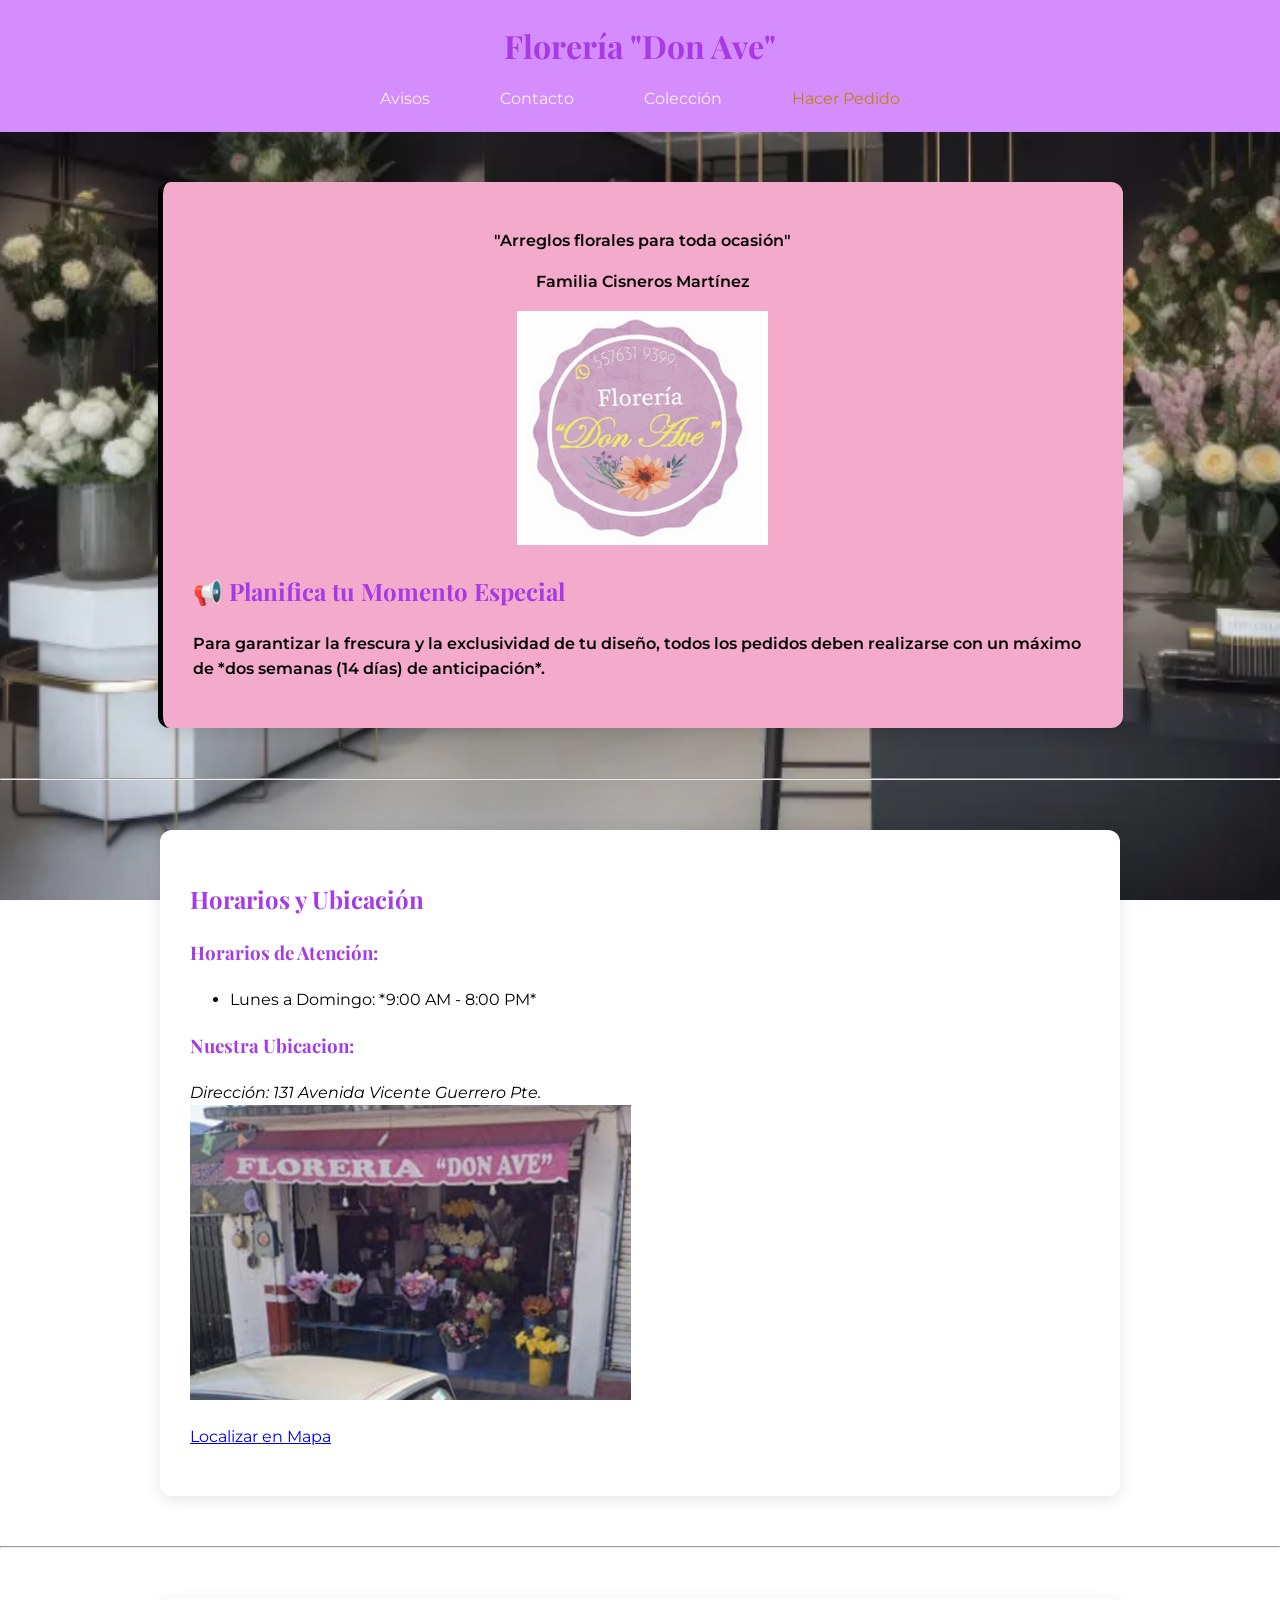
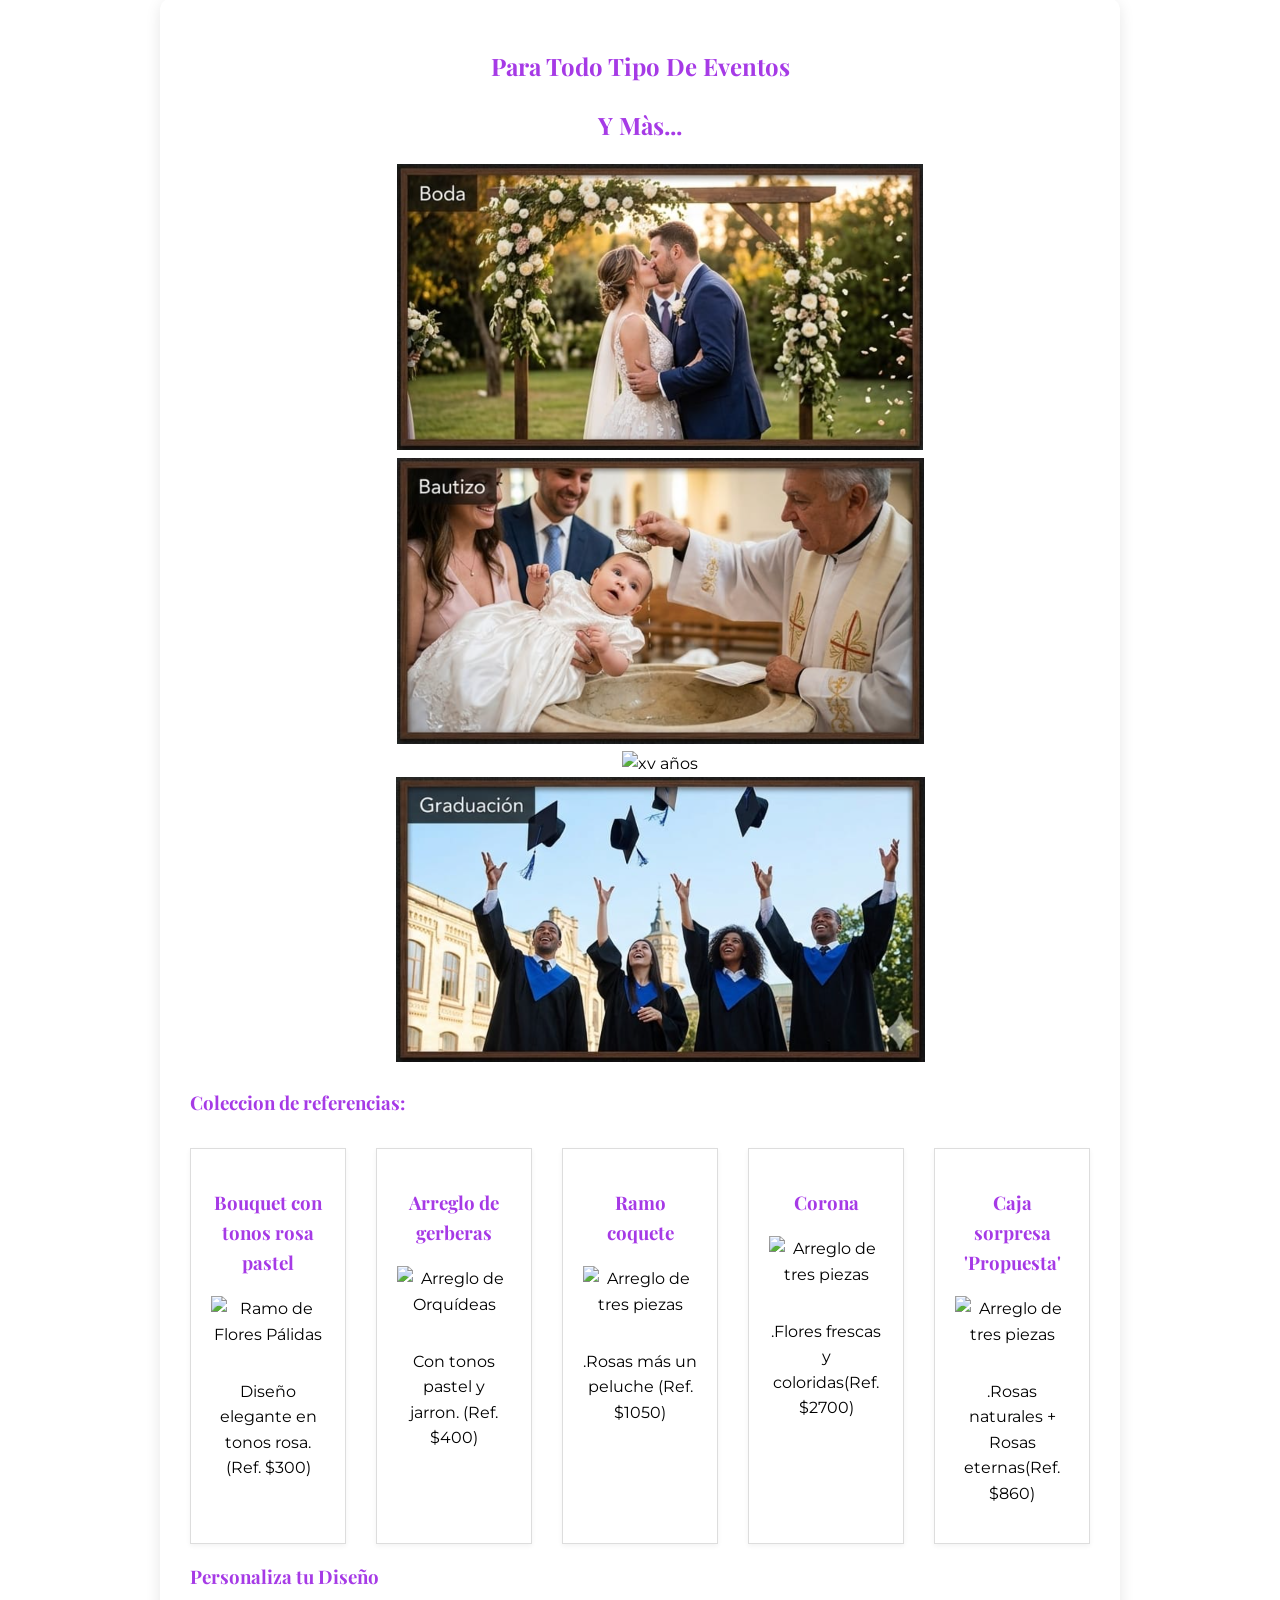
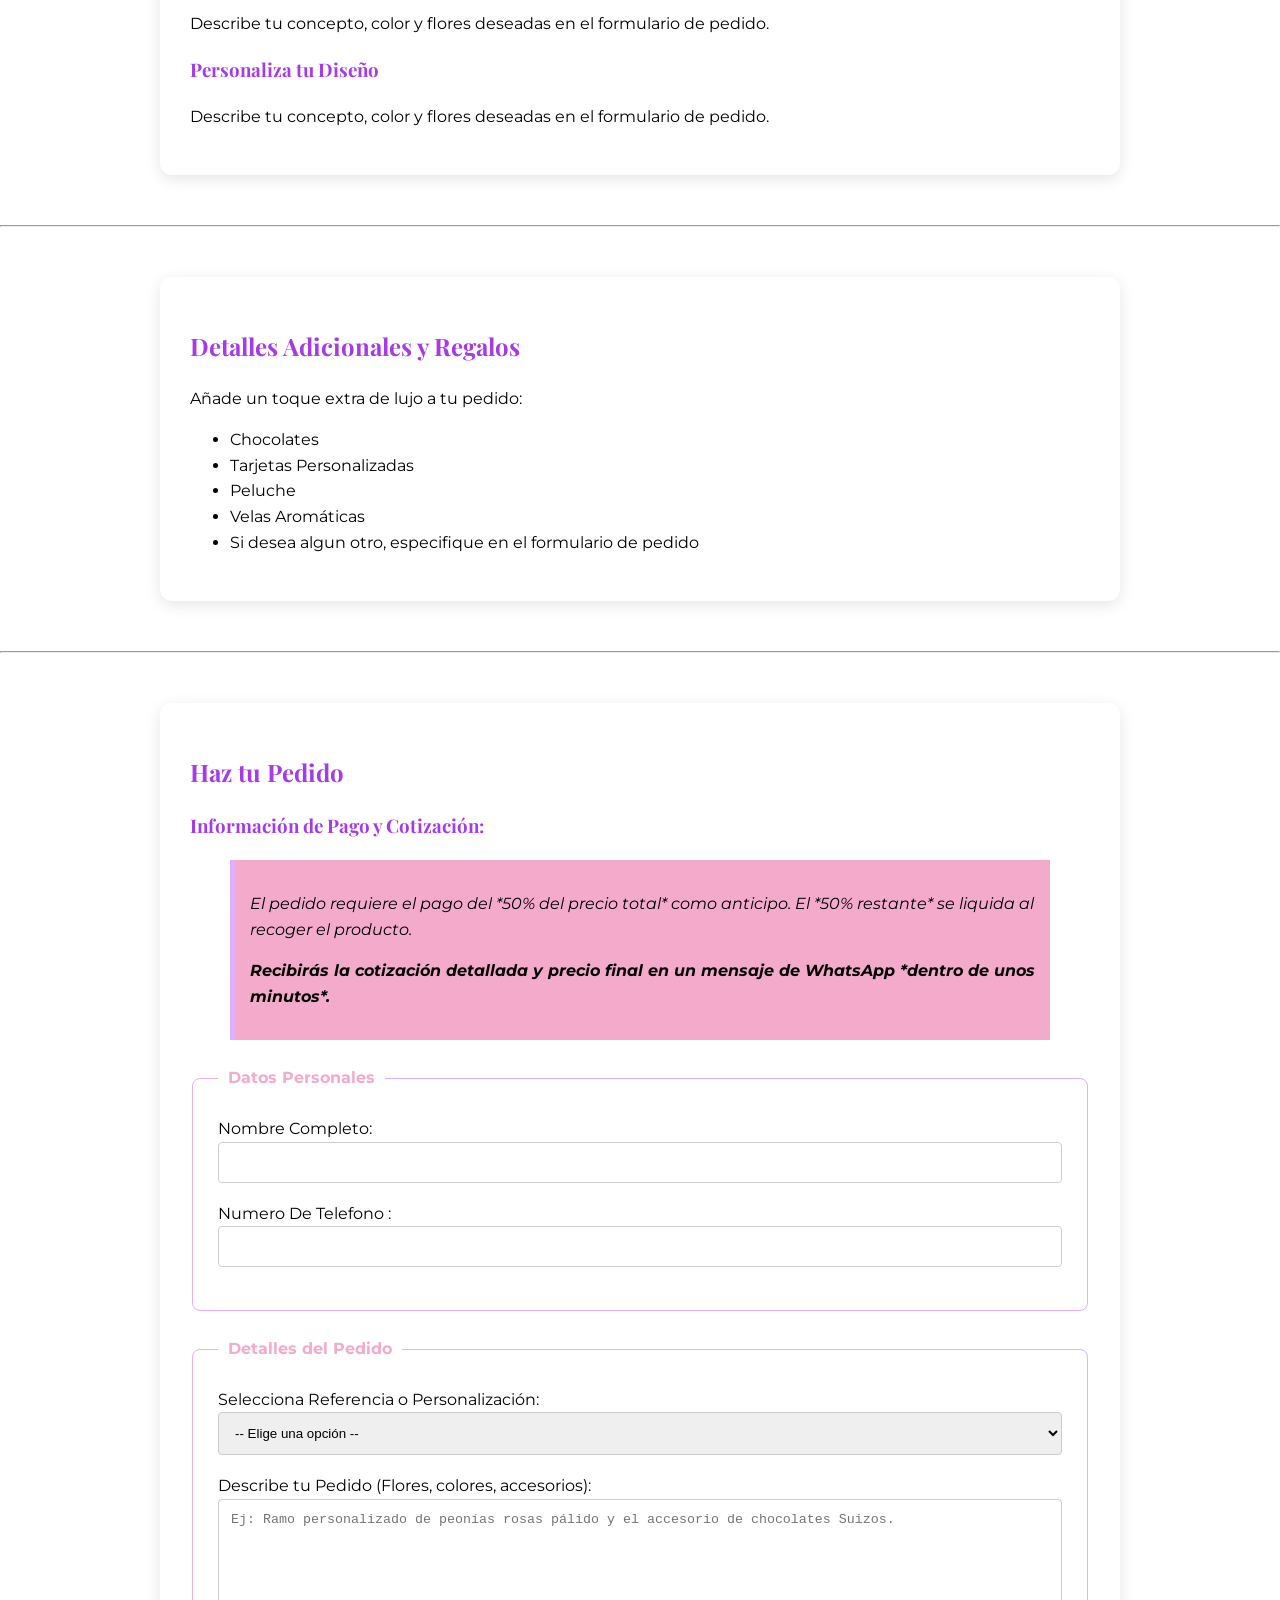
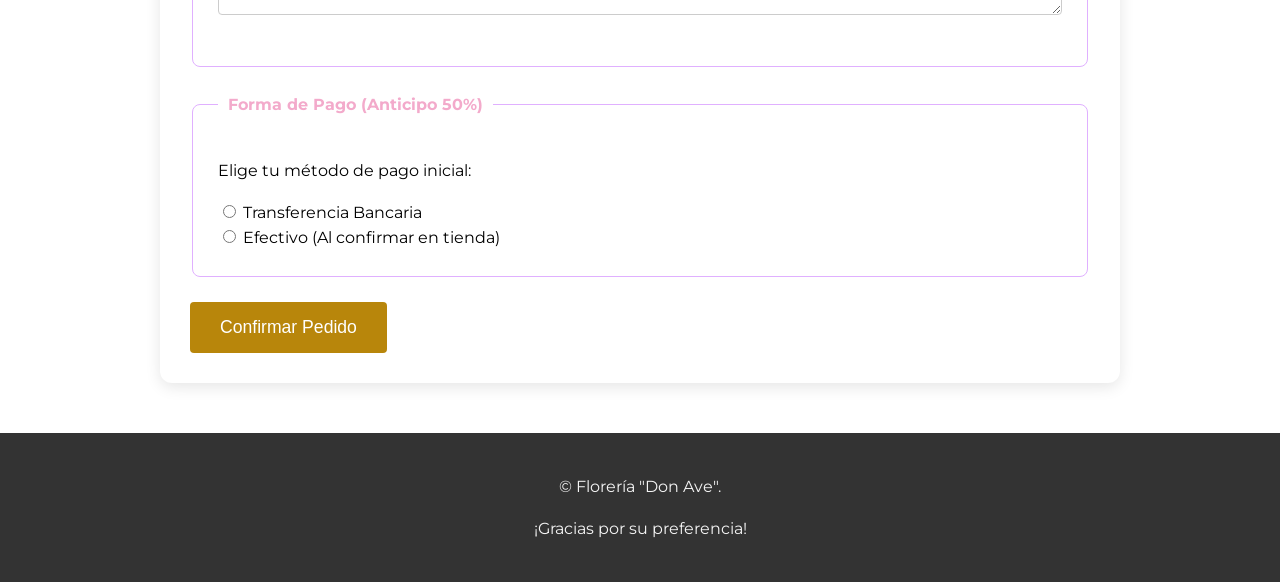
==== index.html @ abdeb4c3 "Update index.html" ====
<!DOCTYPE html>
<html lang="es">
<head>
    <meta charset="UTF-8">
    <meta name="viewport" content="width=device-width, initial-scale=1.0">
    <title>Florería "Don Ave"</title>
    <link rel="stylesheet" href="style.css">
    <link href="https://fonts.googleapis.com/css2?family=Playfair+Display:ital,wght@0,400;0,700;1,400&family=Montserrat:wght@400;600&display=swap" rel="stylesheet">
</head>
<body>

    <header>
        <h1>Florería "Don Ave"</h1>
        <nav>
            <ul>
                <li><a href="#avisos">Avisos</a></li>
                <li><a href="#info">Contacto</a></li>
                <li><a href="#ramos">Colección</a></li>
                <li><a href="#pedido" class="btn-pedido">Hacer Pedido</a></li>
            </ul>
        </nav>
    </header>

    <main>

        <section id="avisos" class="container aviso-importante">
            <center><p>"Arreglos florales para toda ocasión"</p></center>
            <center><p>Familia Cisneros Martínez</p></center>
            <center><img src="img/Logo Don Ave.PNG" alt="Nuestra Floreria" class="Boutick"></center>
            <h2>📢 Planifica tu Momento Especial</h2>
            <p>Para garantizar la frescura y la exclusividad de tu diseño, todos los pedidos deben realizarse con un máximo de *dos semanas (14 días) de anticipación*.</p>
        </section>

        <hr>
        
        <section id="info" class="container">
            <h2> Horarios y Ubicación </h2>
            <div class="info-grid">
                <div>
                    <h3>Horarios de Atención:</h3>
                    <ul>
                        <li>Lunes a Domingo: *9:00 AM - 8:00 PM*</li>
                    </ul>
                </div>
                <div>
                    <h3>Nuestra Ubicacion:</h3>
                    <address>
                        Dirección: 131 Avenida Vicente Guerrero Pte.
                    </address>
                    <img src="img/Don Ave.PNG" alt="Mapa de la Florería" class="mapa-img">
                    <p><a href="https://maps.app.goo.gl/aaMqTAimWfx4qsCb6?g_st=aw" target="_blank" class="btn-mapa">Localizar en Mapa</a></p>
                </div>
            </div>
        </section>

        <hr>

       <section id="ramos" class="container">
            <center><h2> Para Todo Tipo De Eventos</h2></center>
            <center><h2> Y Màs...</h2></center>


            <ul class="lista-temporada">

                <center><img src="img/Bodas.PNG" alt="Bodas" class="boda"></center>

                <center><img src="img/Bautizos.PNG" alt="Bautizos"></center>

                <center><img src="img/XV.PNG" alt="xv años" class="xv"></center>

                 <center><img src="img/Graduacion.PNG" alt="Graduaciones"></center>
            </ul>

            <h3>Coleccion de referencias:</h3><div class="galeria-ramos">
                
                <article class="ramo-card">
                    <h3>Bouquet con tonos rosa pastel</h3>
                    <img src="img/2.png" alt="Ramo de Flores Pálidas">
                    <p>Diseño elegante en tonos rosa. (Ref. $300)</p>
                </article>

                <article class="ramo-card">
                    <h3>Arreglo de gerberas</h3>
                    <img src="img/3.png" alt="Arreglo de Orquídeas">
                    <p>Con tonos pastel y jarron. (Ref. $400)</p>
                </article>

                <article class="ramo-card">
                    <h3>Ramo coquete</h3>
                    <img src="img/4.png" alt="Arreglo de tres piezas">
                    <p>.Rosas más un peluche (Ref. $1050)</p>
                </article>

                <article class="ramo-card">
                    <h3>Corona</h3>
                    <img src="img/5.png" alt="Arreglo de tres piezas">
                    <p>.Flores frescas y coloridas(Ref. $2700)</p>
                </article>

                <article class="ramo-card">
                    <h3>Caja sorpresa 'Propuesta'</h3>
                    <img src="img/6.png" alt="Arreglo de tres piezas">
                    <p>.Rosas naturales + Rosas eternas(Ref. $860)</p>
                </article>
            </div>

            <section>


            <div class="personalizacion-nota">
                <h3> Personaliza tu Diseño</h3>
                <p>Describe tu concepto, color y flores deseadas en el formulario de pedido.</p>
            </div>
        </section>

            <div class="personalizacion-nota">
                <h3> Personaliza tu Diseño</h3>
                <p>Describe tu concepto, color y flores deseadas en el formulario de pedido.</p>
            </div>
        </section>
        <hr>

        <section id="accesorios" class="container">
            <h2> Detalles Adicionales y Regalos</h2>
            <p>Añade un toque extra de lujo a tu pedido:</p>
            <ul>
                <li>Chocolates</li>
                <li>Tarjetas Personalizadas</li>
                <li>Peluche</li>
                <li>Velas Aromáticas</li>
                <li>Si desea algun otro, especifique en el formulario de pedido</li>
            </ul>
        </section>

        <hr>

        <section id="pedido" class="container">
            <h2> Haz tu Pedido</h2>

            <div class="pago-informacion">
                <h3>Información de Pago y Cotización:</h3>
                <blockquote class="aviso-pago">
                    <p>El pedido requiere el pago del *50% del precio total* como anticipo. El *50% restante* se liquida al recoger el producto.</p>
                    <p class="cotizacion-info">Recibirás la cotización detallada y precio final en un mensaje de WhatsApp *dentro de unos minutos*.</p>
                </blockquote>
            </div>
            
            <form id="formulario-pedido" action="procesar_pedido.php" method="POST"> 
                
                <fieldset>
                    <legend>Datos Personales</legend>
                    <label for="nombre">Nombre Completo:</label>
                    <input type="text" id="nombre" name="nombre" required>
                    
                    <label for="Telefono">Numero De Telefono :</label>
                    <input type="email" id="email" name="email" required>
                </fieldset>
                
                <fieldset>
                    <legend>Detalles del Pedido</legend>

                    <label for="tipo_pedido">Selecciona Referencia o Personalización:</label>
                    <select id="tipo_pedido" name="tipo_pedido" required>
                        <option value="">-- Elige una opción --</option>
                        <option value="Ramo Serenidad">Bouquet con tonos rosa pastel</option>
                        <option value="Arreglo 'Corazon Romantico'">Arreglo de gerberas</option>
                        <option value="Arreglo 'Mimos de Chocolate'">Ramo coquete</option>
                        <option value="Arreglo 'Capricho dulce'">Corona</option>
                        <option value="Ramo buchon">Caja sorpresa 'Propuesta'</option>
                        <option value="personalizado">Pedido Personalizado (Detallar abajo)</option>
                    </select>

                    <label for="pedido_texto">Describe tu Pedido (Flores, colores, accesorios):</label>
                    <textarea id="pedido_texto" name="pedido_texto" rows="6" required placeholder="Ej: Ramo personalizado de peonías rosas pálido y el accesorio de chocolates Suizos."></textarea>
                </fieldset>

                <fieldset>
                    <legend>Forma de Pago (Anticipo 50%)</legend>
                    <p>Elige tu método de pago inicial:</p>
                    
                    <input type="radio" id="transferencia" name="forma_pago" value="transferencia" required>
                    <label for="transferencia">Transferencia Bancaria</label>
                    <br>
                    
                    <input type="radio" id="efectivo" name="forma_pago" value="efectivo">
                    <label for="efectivo">Efectivo (Al confirmar en tienda)</label>


                    <div id="info-transferencia" style="display: none;">
                        <p> *Datos Bancarios para Transferencia*</p>
                        <p>
                            Banco: Banco Elegante<br>
                            Titular: Florería S.G..<br>
                            No. Cuenta: 9876 5432 1098 7654<br>
                            CLABE: 002123987654321099
                        </p>
                        <p class="nota-pago">⚠ Por favor, realiza la transferencia solo después de recibir la cotización por WhatsApp.</p>
                    </div>
                </fieldset>

                <button type="submit" class="btn-submit">Confirmar Pedido</button>
            </form>
        </section>

    </main>

    <footer>
        <p>&copy; Florería "Don Ave".</p>
        <p>¡Gracias por su preferencia!</p>
    </footer>

    <script src="script.js"></script>

</body>
</html>
---- style.css ----
/* Paleta de Colores:
   - Fondo/Base: ('Fondo.png')
   - Texto Principal: #333
   - Acento Principal: #8B008B (Púrpura Elegante) o #A020F0 (Morado)
   - Acento Rosa/Lila: #E0B0FF 
   - Detalle Dorado/Bronce: #B8860B 
*/
body {
    font-family: 'Montserrat', sans-serif;
    margin: 0;
    padding: 0;
    background-image: url("img/Fondo.png"); 
    background-size: cover; 
  background-attachment: fixed; 
  background-position: center center; 
  background-repeat: no-repeat; 
    color: #333;
    line-height: 1.6;
}

h1, h2, h3 {
    font-family: 'Playfair Display', serif;
    color: #a63ae6; /* Morado/Púrpura Oscuro */
    font-weight: 700;
}

/* Encabezado y Navegación (Toques de Dorado/Rosa) */
header {
    background-color: #d58cfc; /* lila */
    padding: 20px 0; 
    text-align: center;
}

h1 {
    color: negro;
    margin: 0;
}

nav ul {
    list-style: none;
    padding: 0;
    margin: 15px 0 0;
    display: flex;
    justify-content: center;
}

nav li a {
    text-decoration: none;
    color: #F5F5F5;
    margin: 0 20px;
    padding: 8px 15px;
    transition: all 0.3s;
    border-bottom: 2px solid transparent;
}

nav li a:hover, .btn-pedido {
    color: #B8860B; /* Texto Dorado */
    border-bottom: 2px solid lila; /* Línea Rosa Pálido */
}

/* Contenido Principal y Contenedor */
.container {
    max-width: 900px;
    margin: 50px auto;
    padding: 30px;
    background-color: white;
    box-shadow: 0 4px 15px rgba(0, 0, 0, 0.1);
    border-radius: 12px;
}

/* Estilo para el Aviso Importante */
.aviso-importante {
    background-color: #f3aacb; /* Rosa muy pálido */
    border-left: 5px solid ; #E0B0FF 
    padding: 15px 20px;
    font-weight: 600;
}

/* Estilos de Ramos */
.galeria-ramos {
    display: flex;
    justify-content: space-around;
    gap: 30px;
    margin-top: 30px;
}

.ramo-card {
    border: 1px solid #ddd;
    padding: 20px;
    text-align: center;
    width: 45%;
    box-shadow: 0 2px 5px rgba(0, 0, 0, 0.05);
}

.ramo-card img {
    width: 100%;
    max-height: 200px;
    object-fit: cover;
    margin-bottom: 15px;
}

/* Formulario */
#formulario-pedido input:not([type="radio"]),
#formulario-pedido select,
#formulario-pedido textarea {
    width: 100%;
    padding: 12px;
    margin-bottom: 18px;
    border: 1px solid #ccc;
    box-sizing: border-box; 
    border-radius: 4px;
}

fieldset {
    border: 1px solid #E0B0FF; /* Rosa Pálido */
    padding: 25px;
    margin-bottom: 25px;
    border-radius: 8px;
}

legend {
    color: #f3aacb;
    font-weight: bold;
    padding: 0 10px;
}

.btn-submit {
    background-color: #B8860B; /* Dorado */
    color: white;
    border: none;
    padding: 15px 30px;
    font-size: 1.1em;
    cursor: pointer;
    border-radius: 4px;
    transition: background-color 0.3s;
}

.btn-submit:hover {
    background-color: #DAA520; /* Dorado más brillante */
}

/* Aviso de Pago 50/50 */
.aviso-pago {
    border-left: 5px solid #E0B0FF; 
    padding: 15px;
    background-color: #f3aacb; 
    margin-bottom: 25px;
    font-style: italic;
}
.cotizacion-info {
    font-weight: bold;
    color: ##f3aacb;
}

/* Estilo para la información bancaria dinámica */
#info-transferencia {
    margin-top: 20px;
    padding: 15px;
    border: 1px dashed #B8860B; /* Borde Dorado */
    background-color: #FFFACD; /* Color Limón Pálido para resaltar */
}

/* Pie de página */
footer {
    text-align: center;
    padding: 25px;
    background-color: #333;
    color: #F5F5F5;
    margin-top: 50px;
}
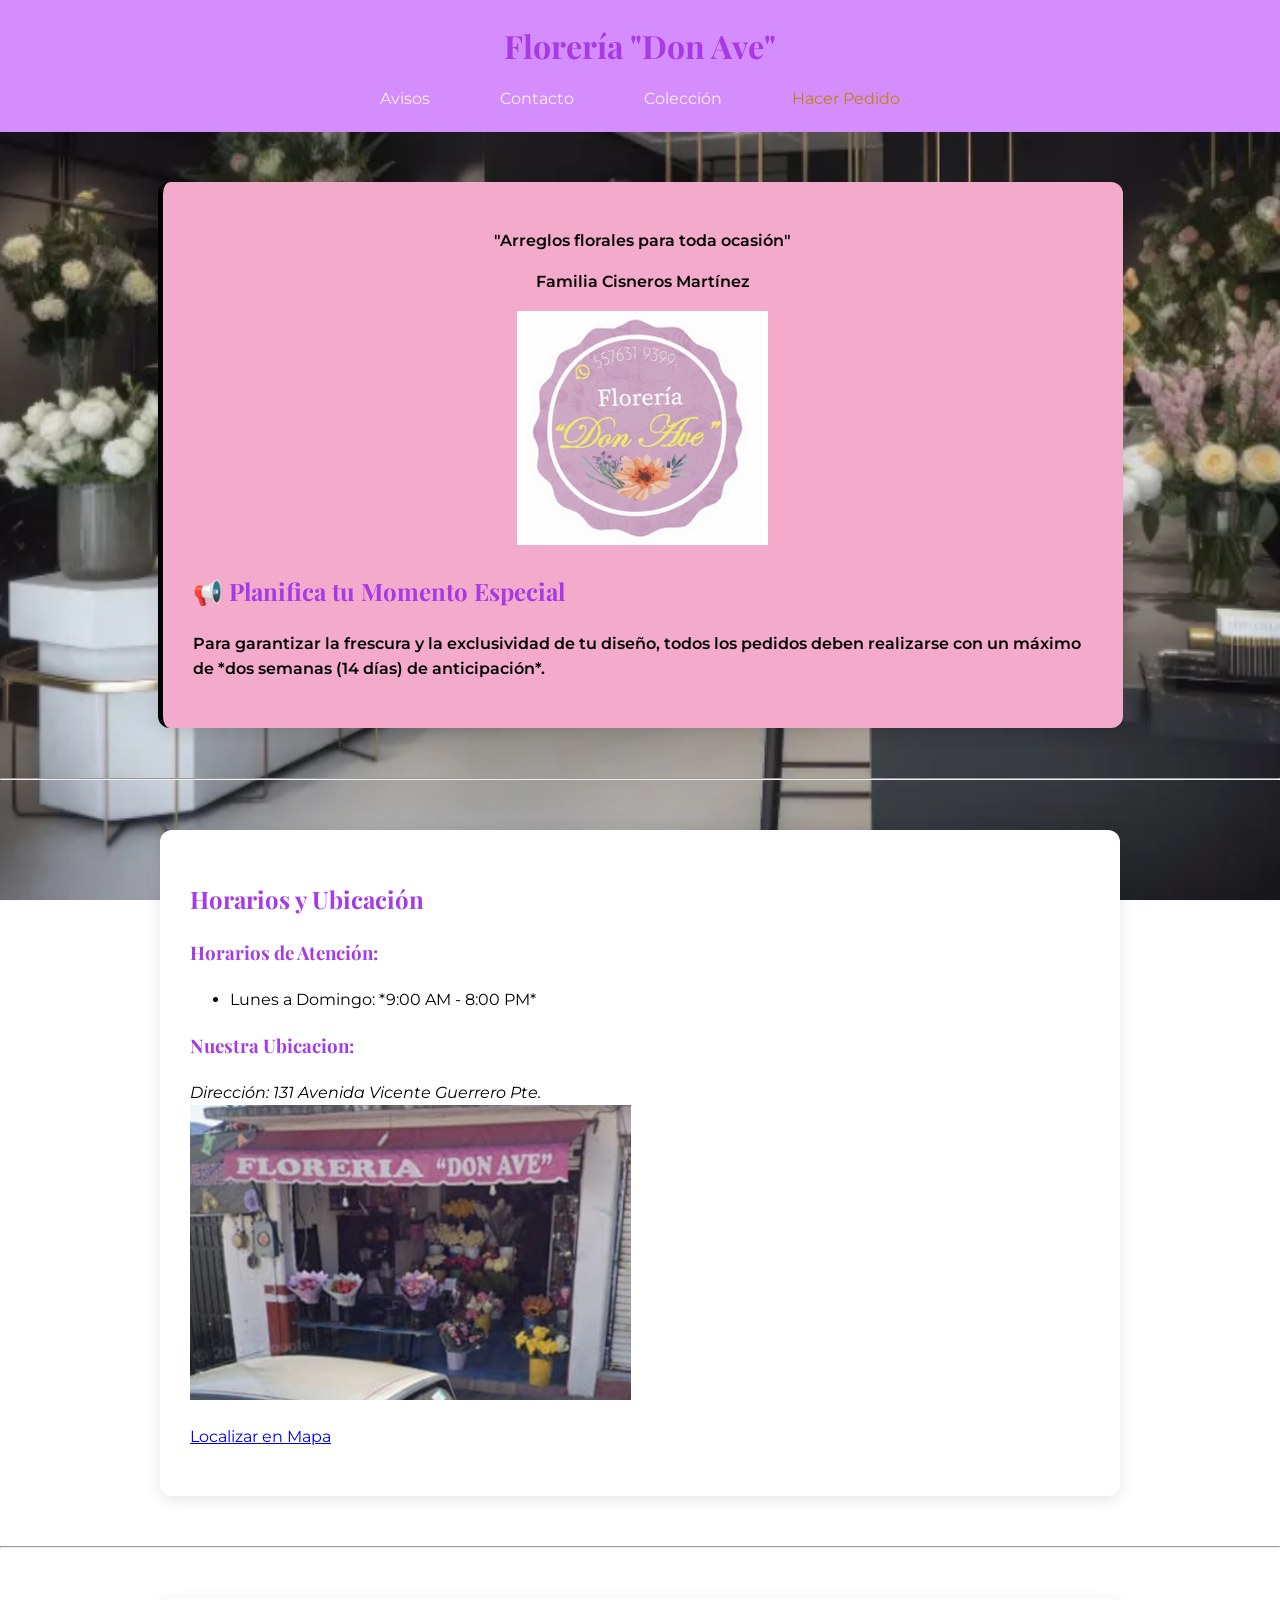
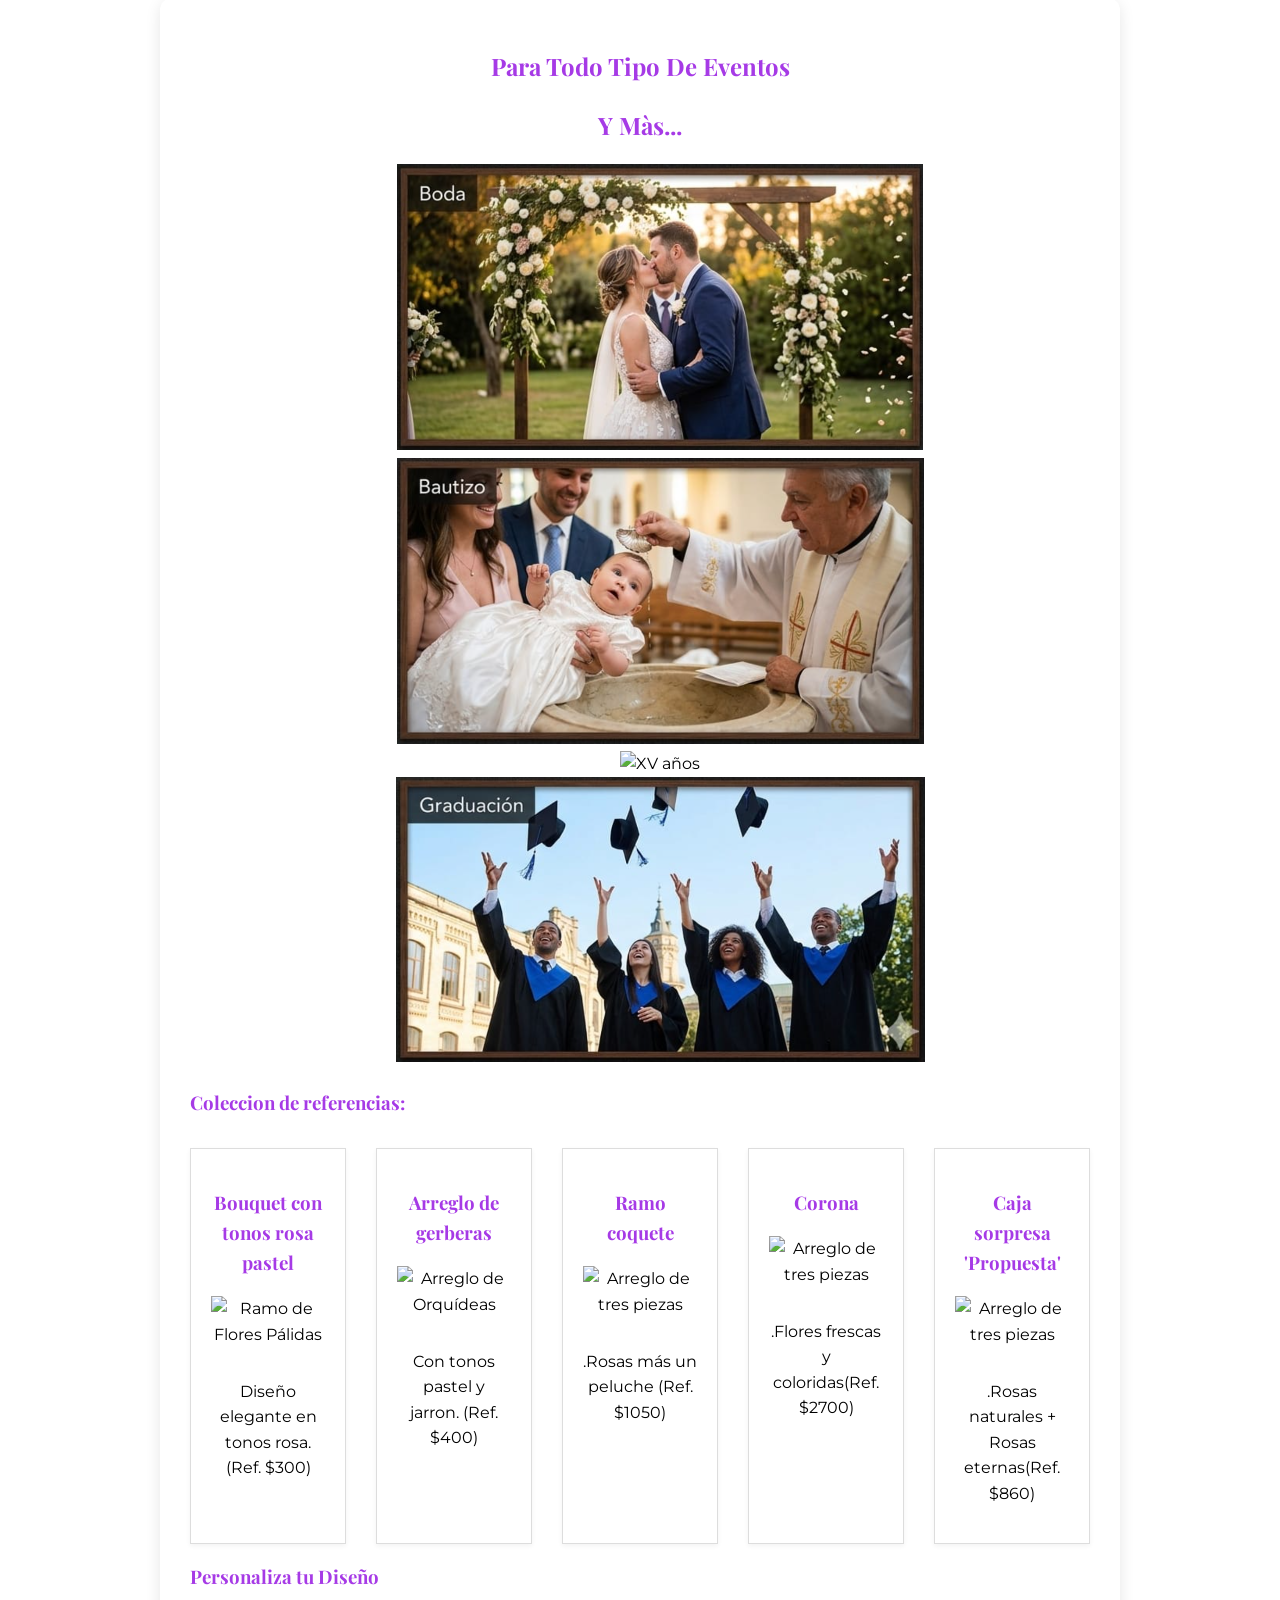
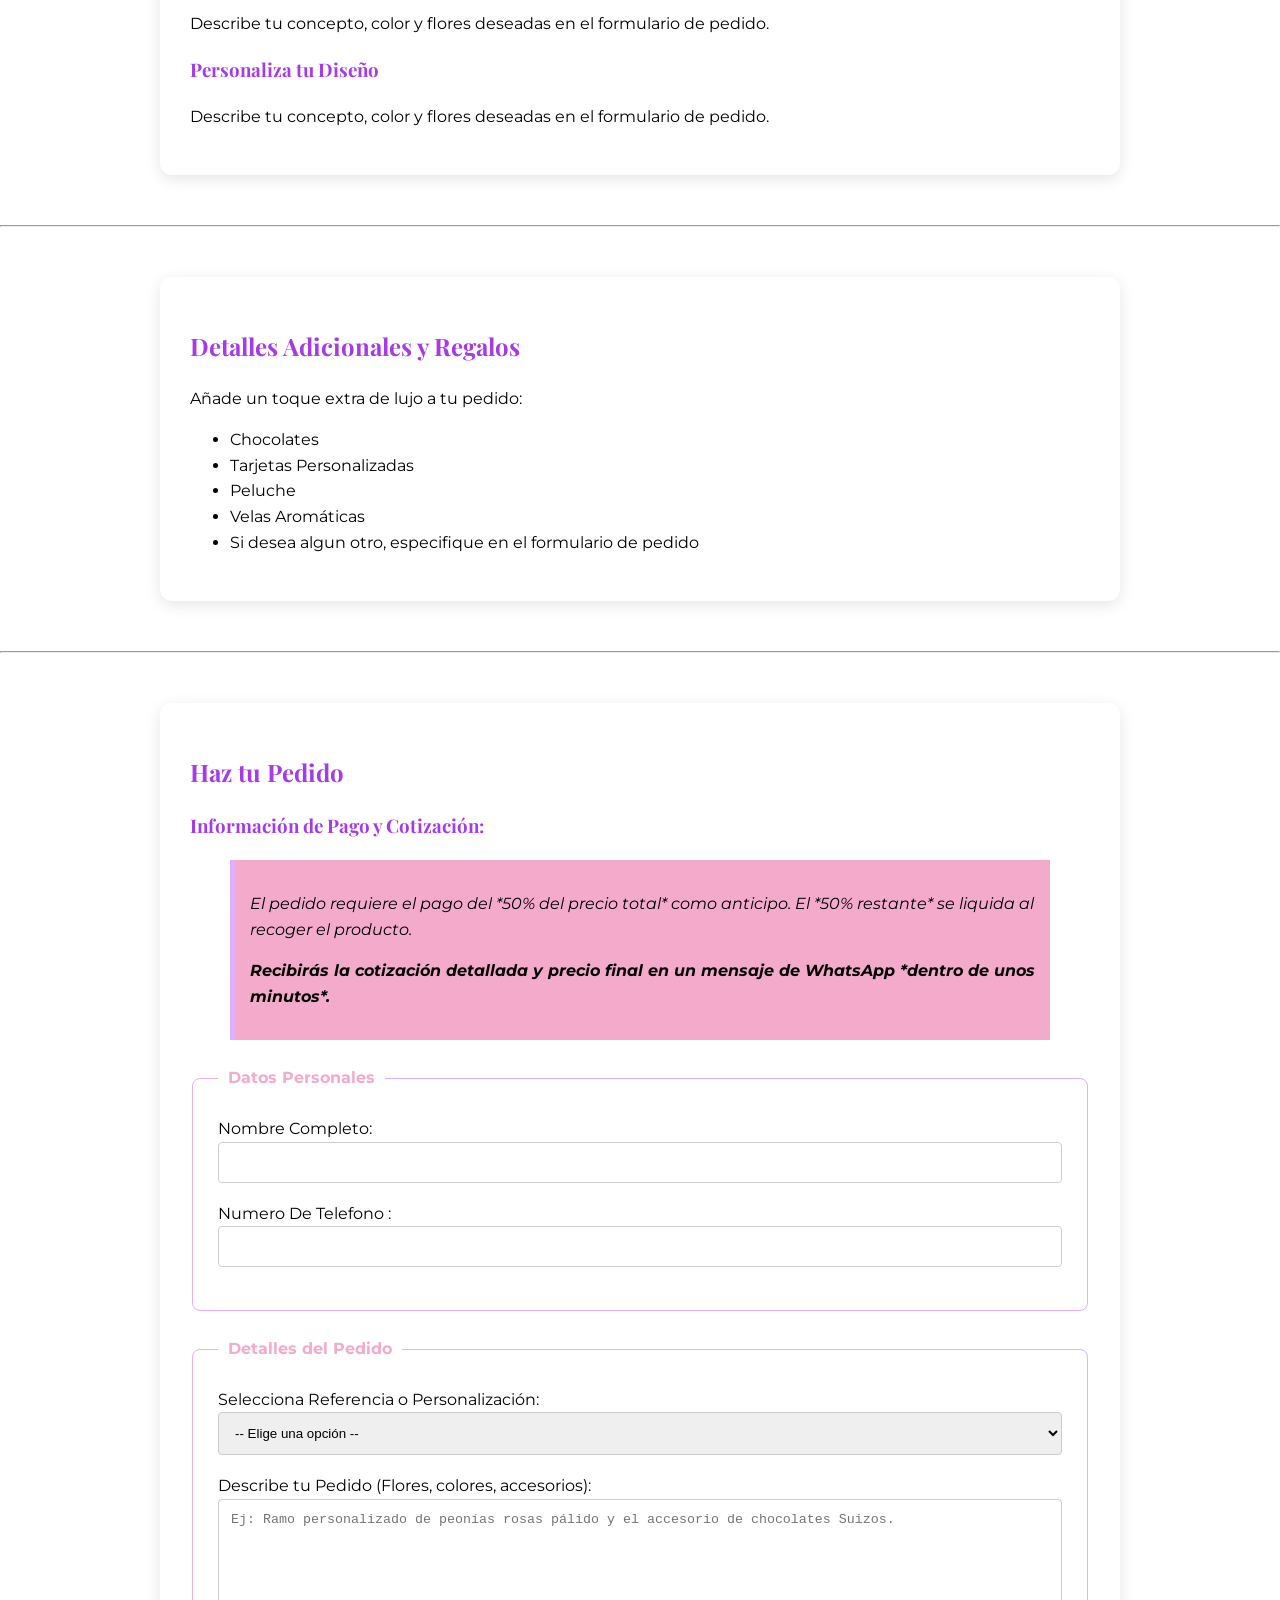
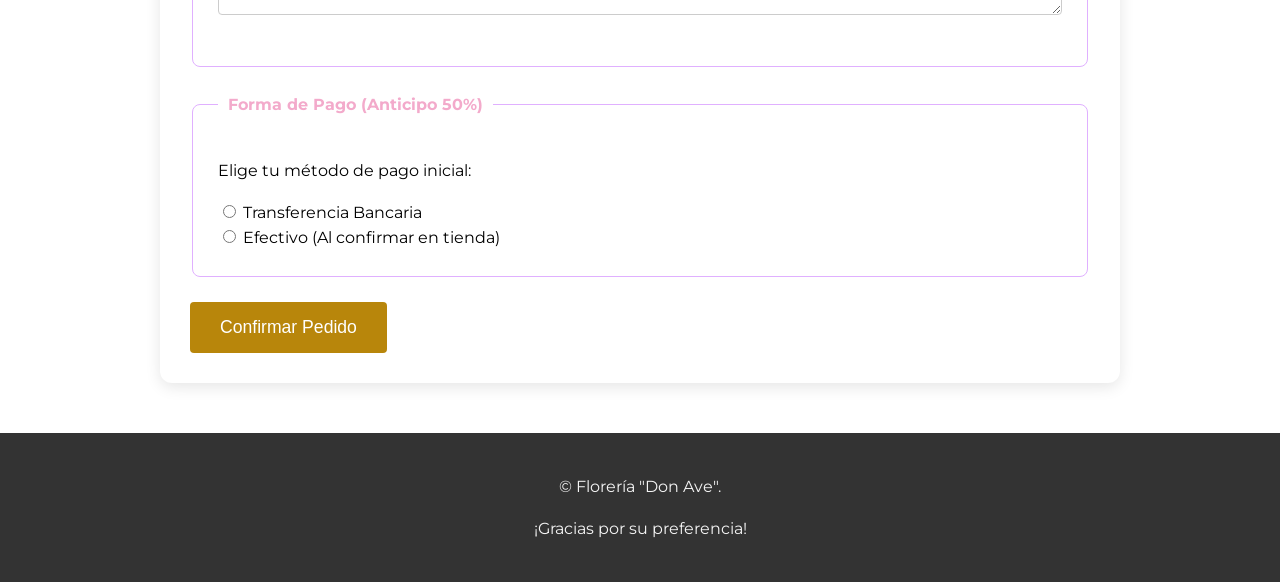
==== commit d22705b7: "Update index.html" ====
--- a/index.html
+++ b/index.html
@@ -66,7 +66,7 @@
 
                 <center><img src="img/Bautizos.PNG" alt="Bautizos"></center>
 
-                <center><img src="img/XV.PNG" alt="xv años" class="xv"></center>
+                <center><img src="img/XV.PNG" alt="XV años" class="xv"></center>
 
                  <center><img src="img/Graduacion.PNG" alt="Graduaciones"></center>
             </ul>
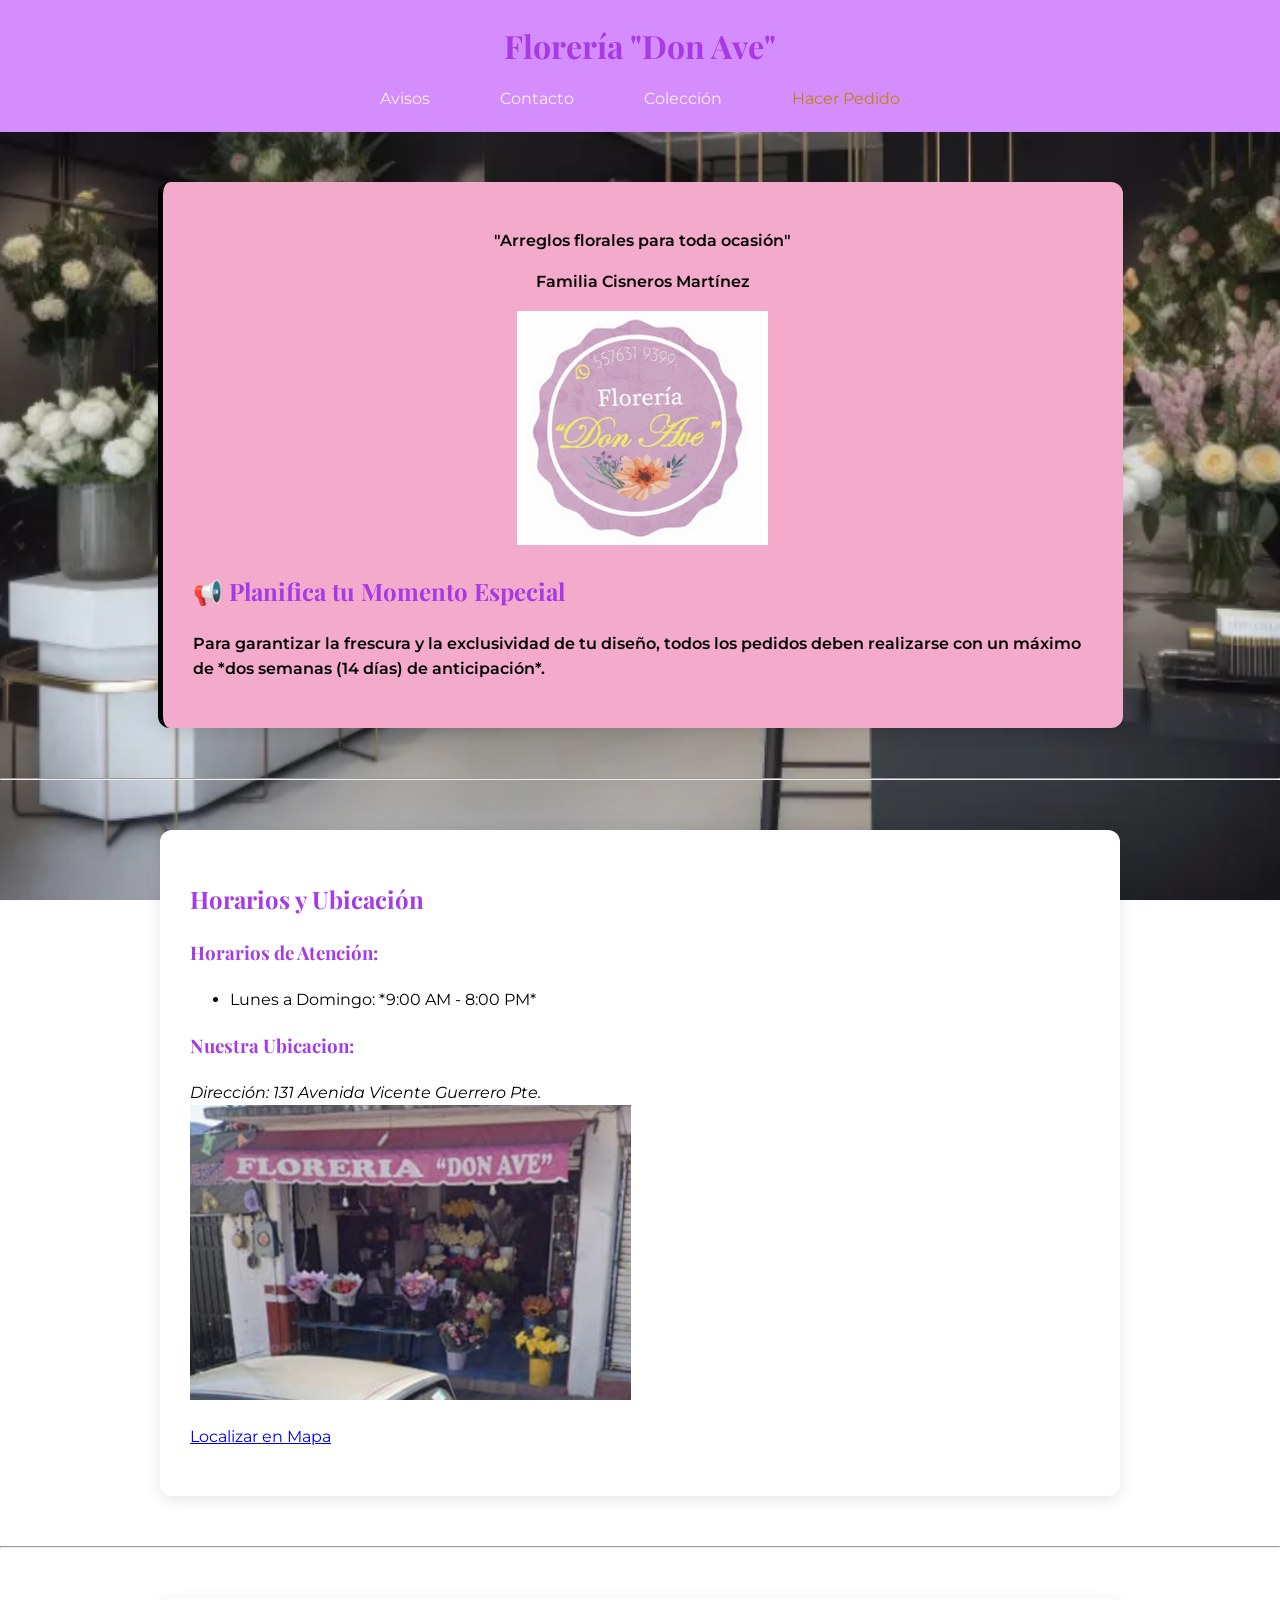
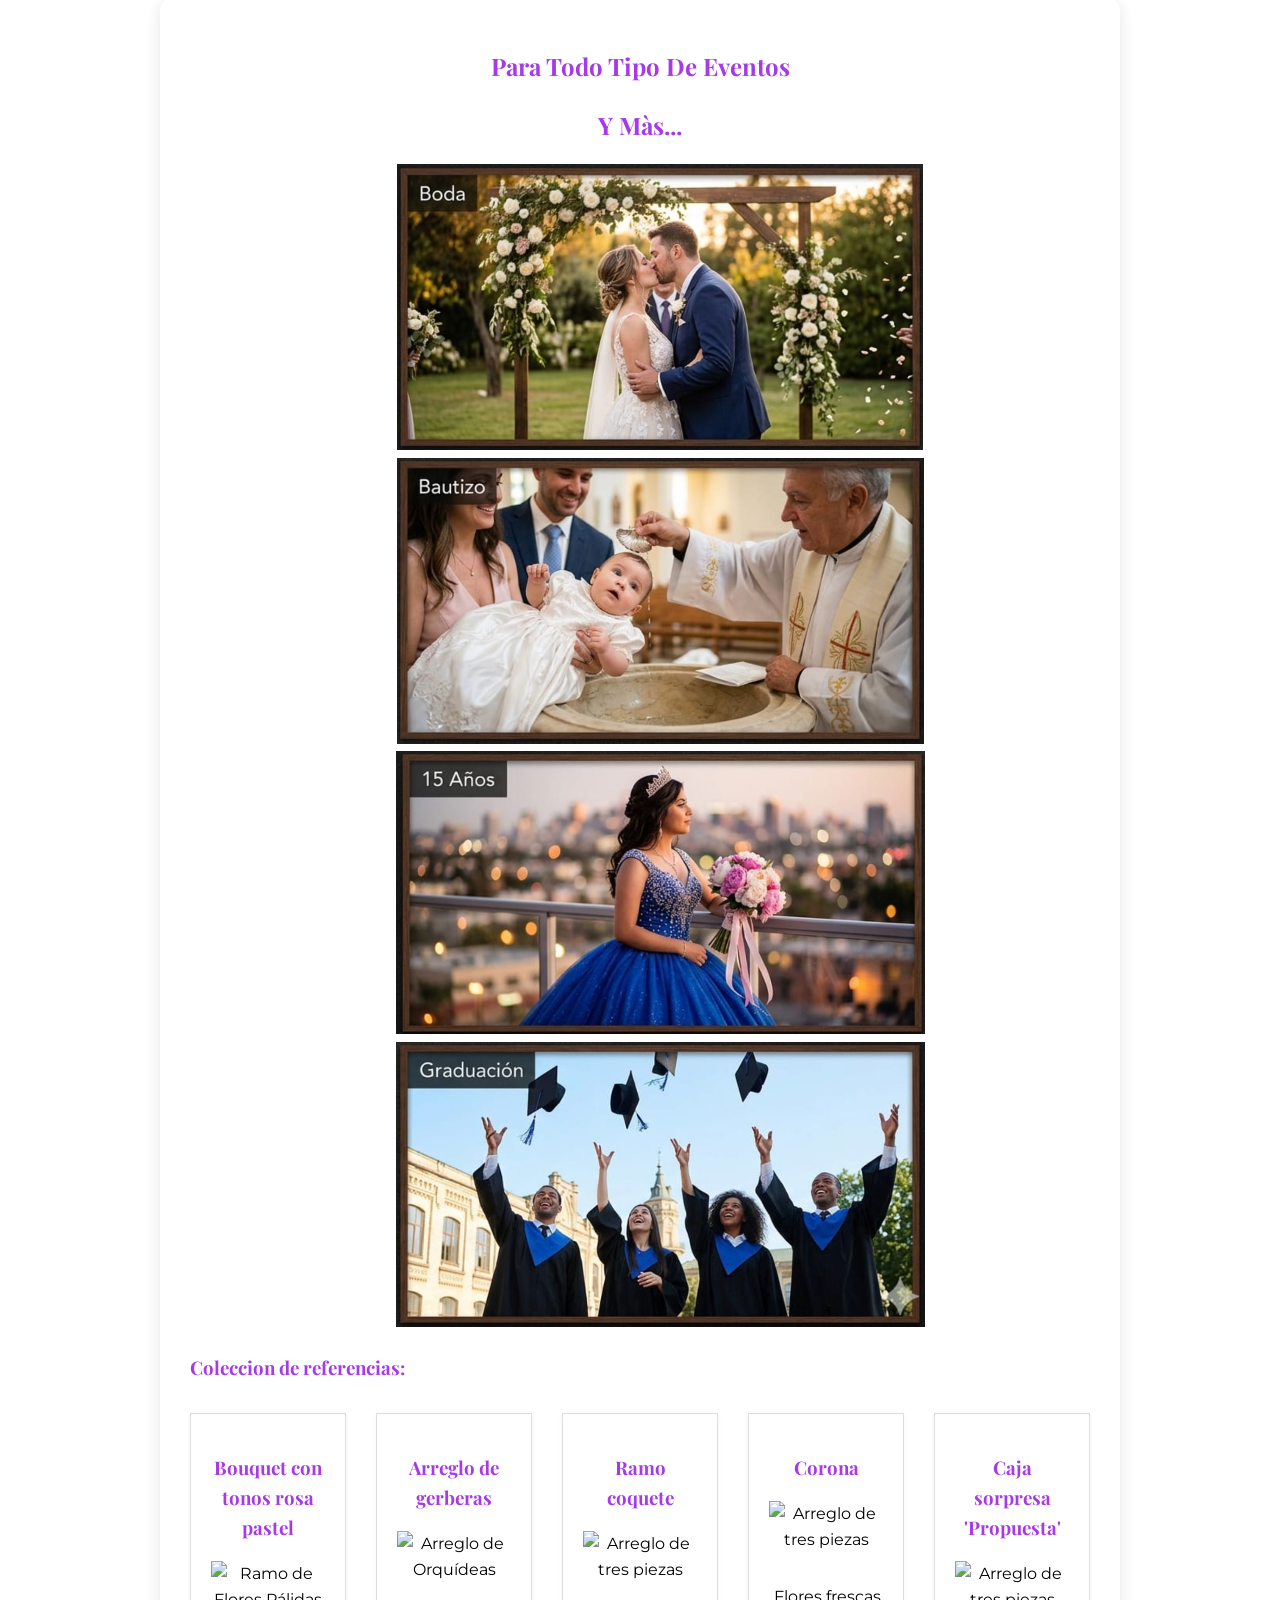
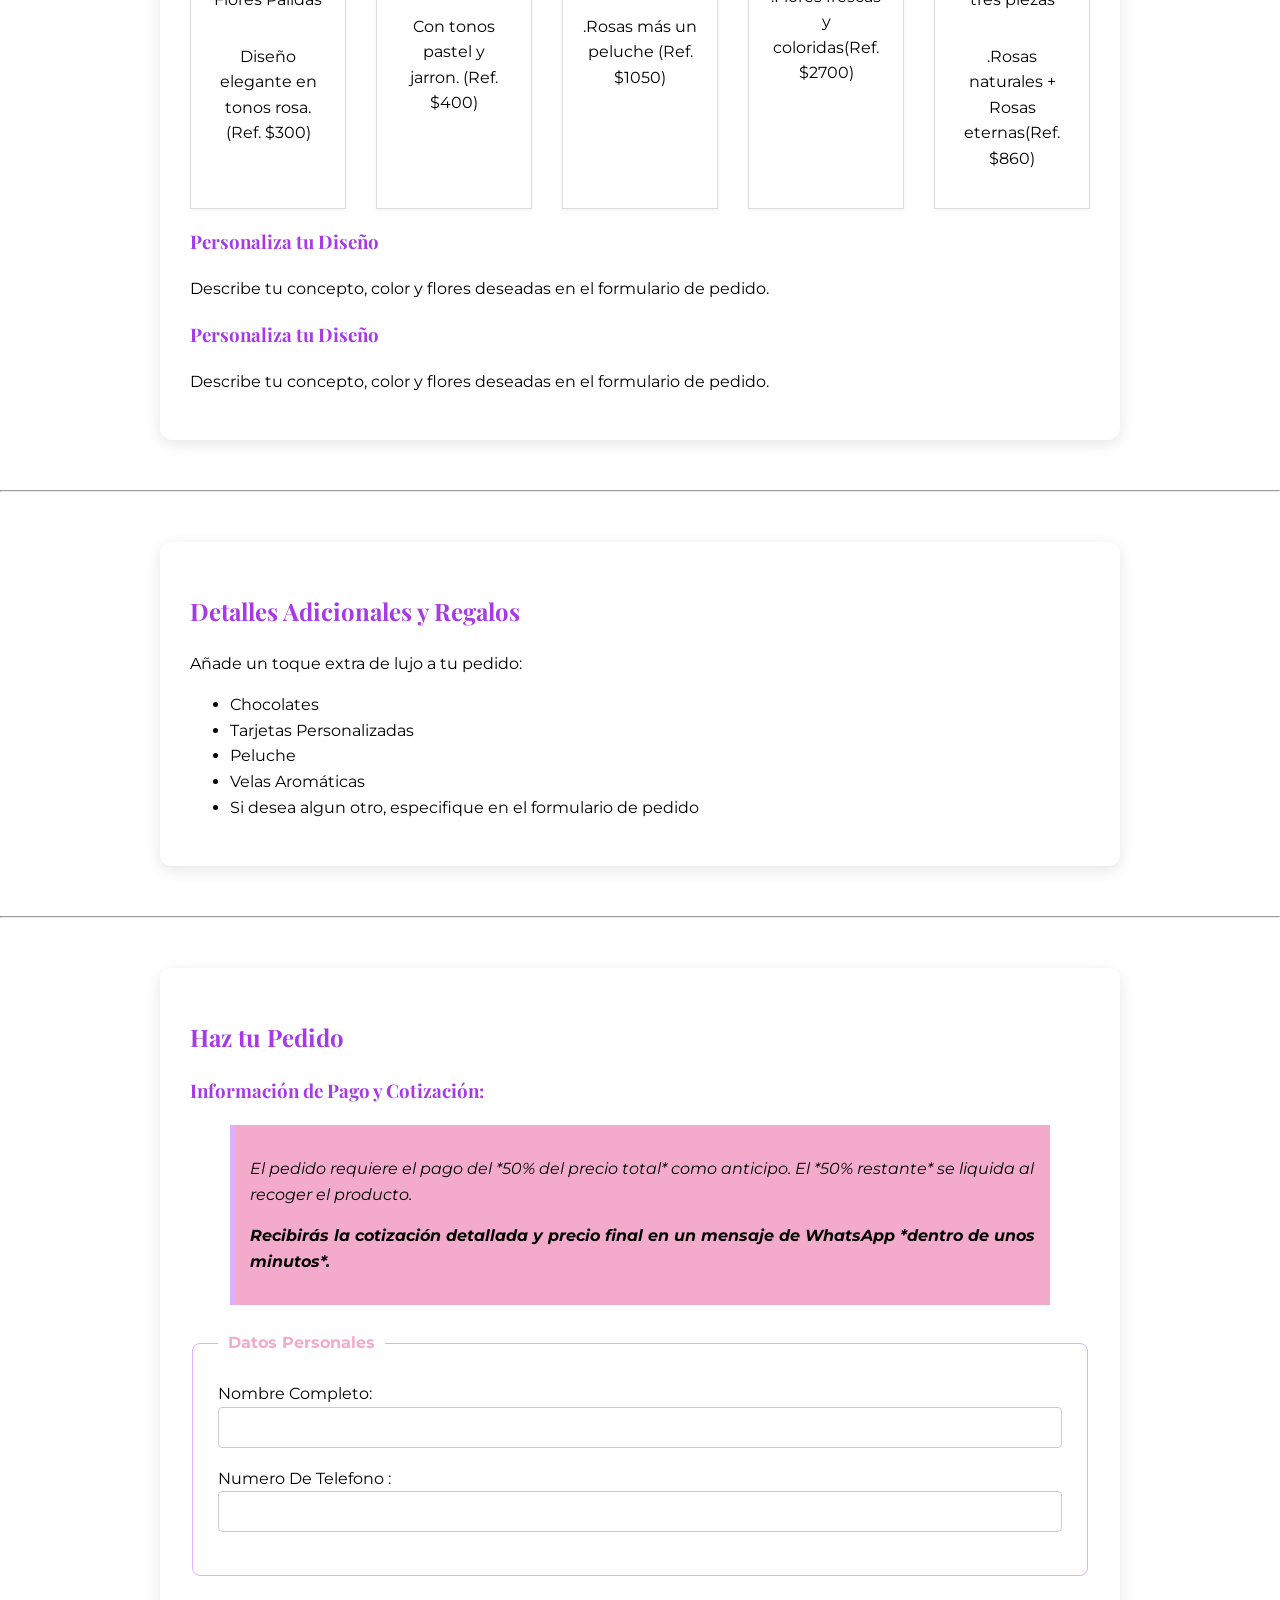
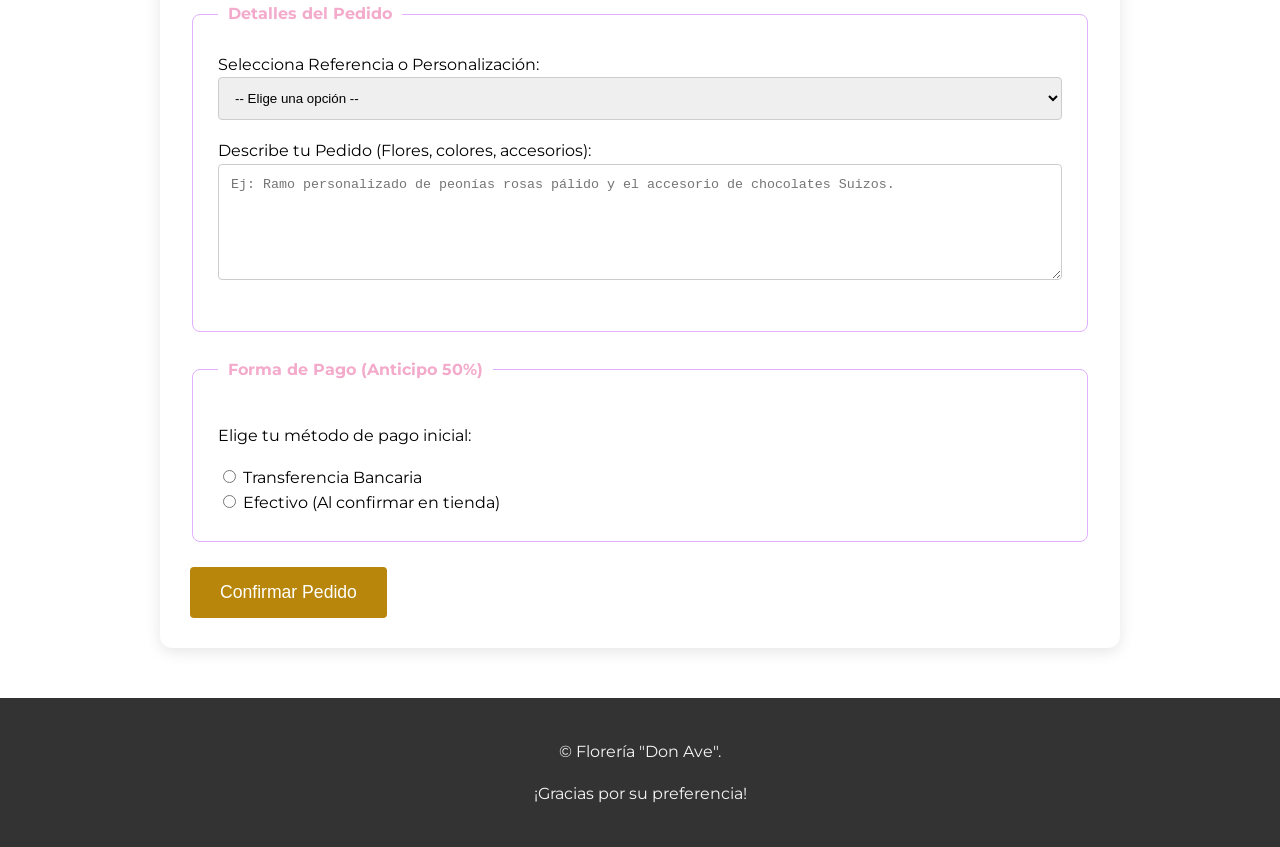
==== commit 03855fdb: "Update index.html" ====
--- a/index.html
+++ b/index.html
@@ -66,7 +66,7 @@
 
                 <center><img src="img/Bautizos.PNG" alt="Bautizos"></center>
 
-                <center><img src="img/XV.PNG" alt="XV años" class="xv"></center>
+                <center><img src="img/XV años.PNG" alt="XV años" class="xv"></center>
 
                  <center><img src="img/Graduacion.PNG" alt="Graduaciones"></center>
             </ul>
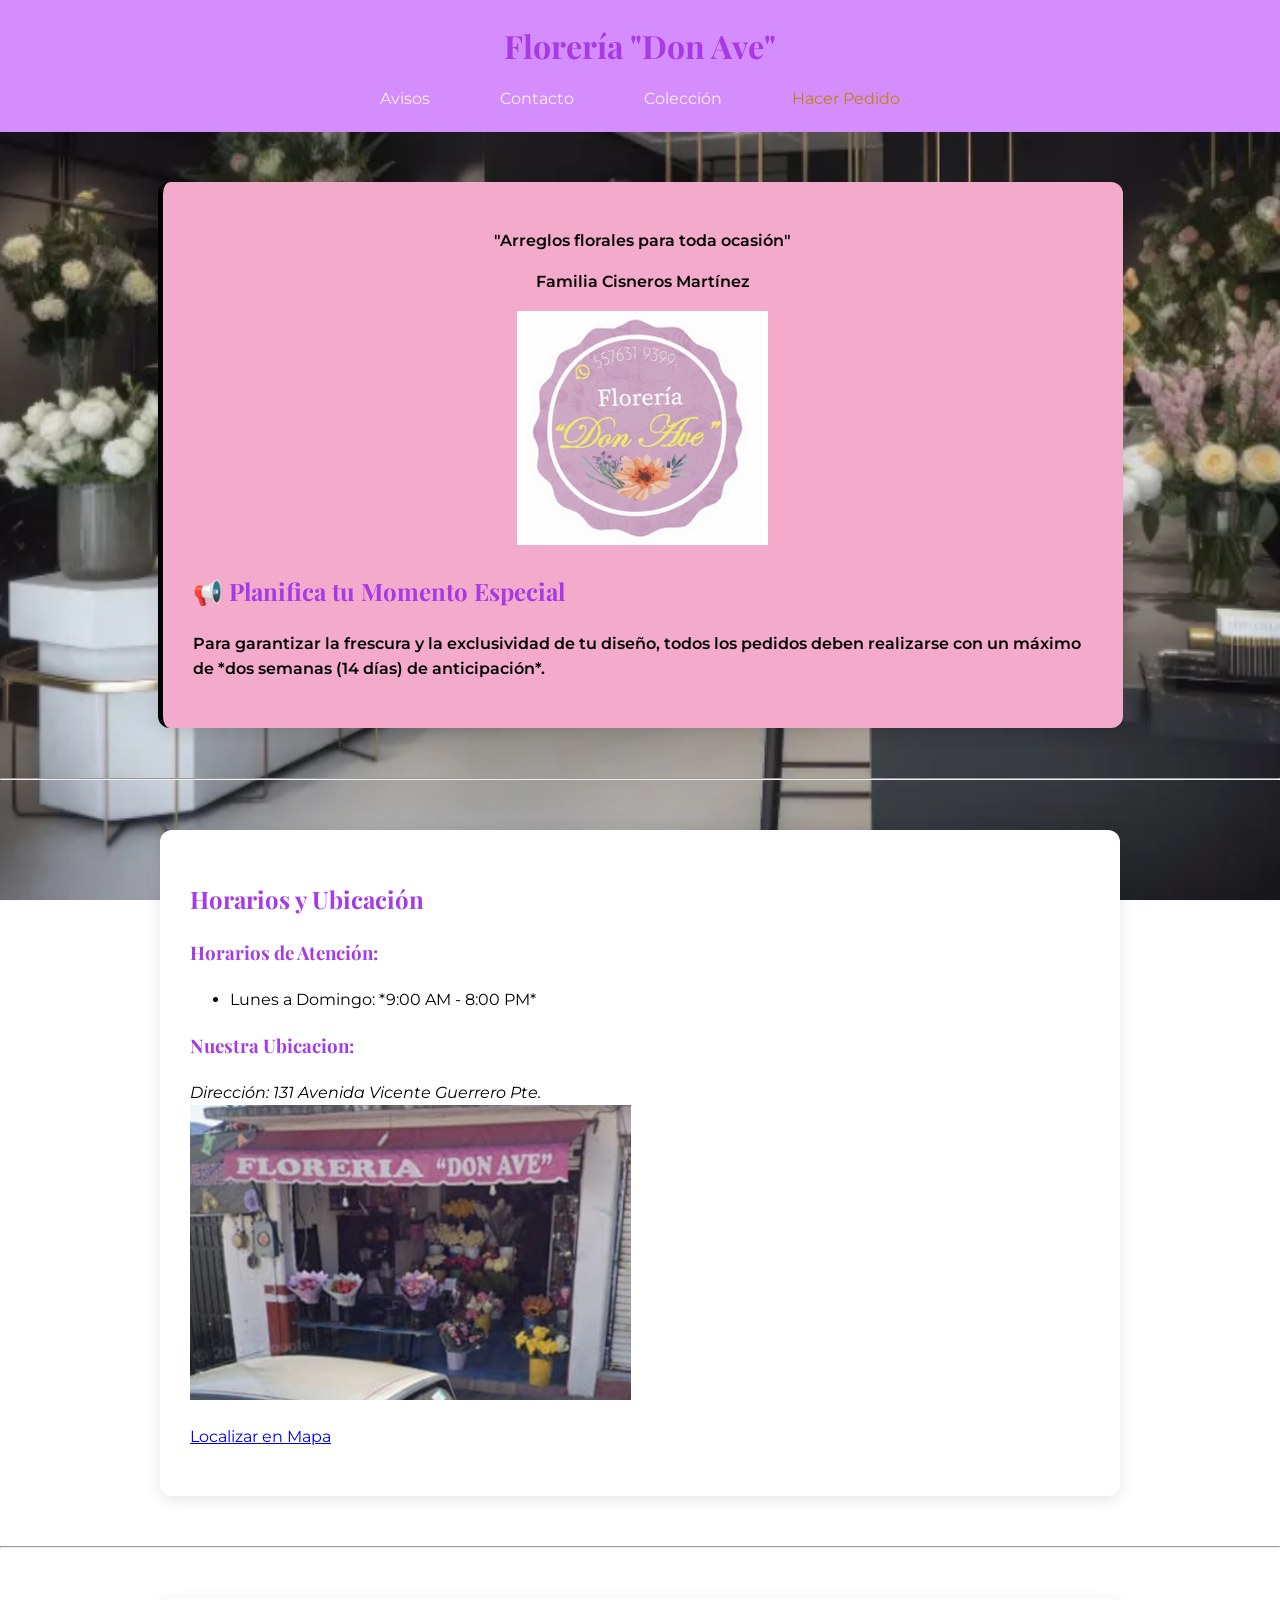
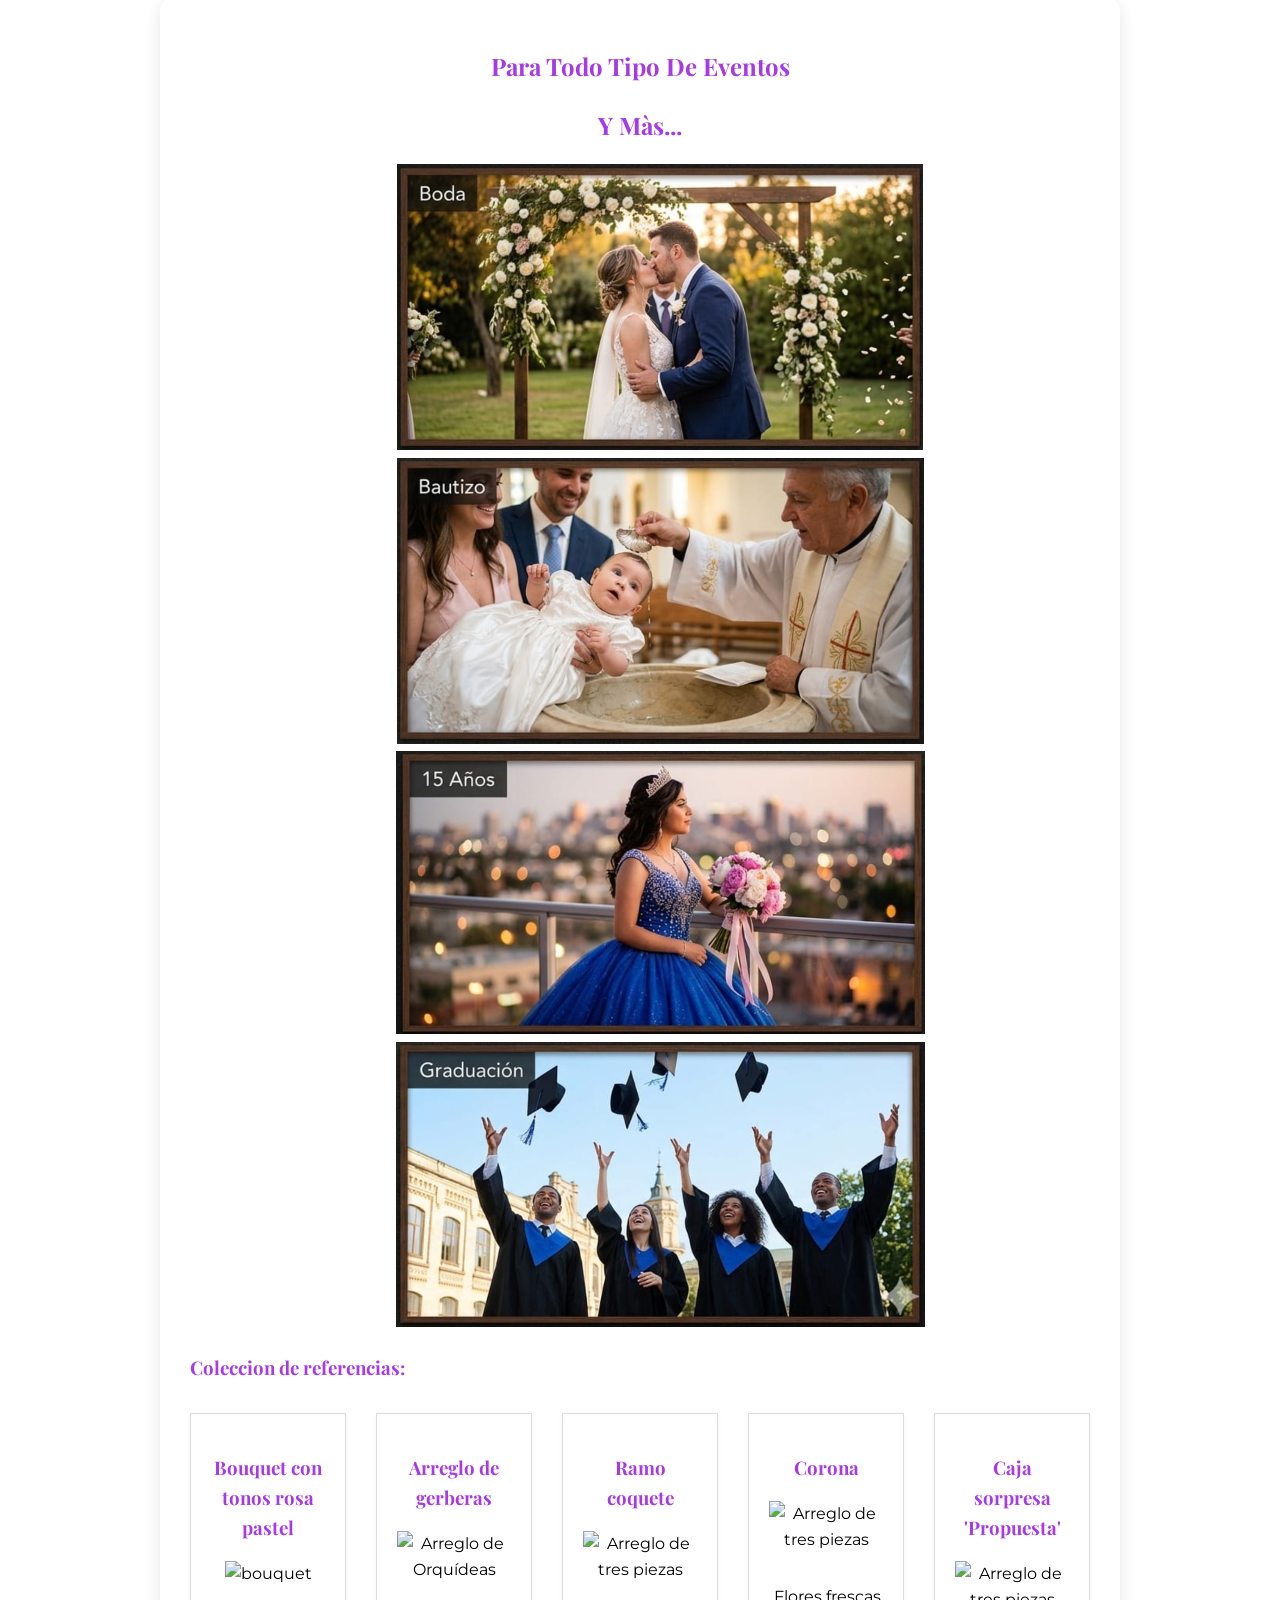
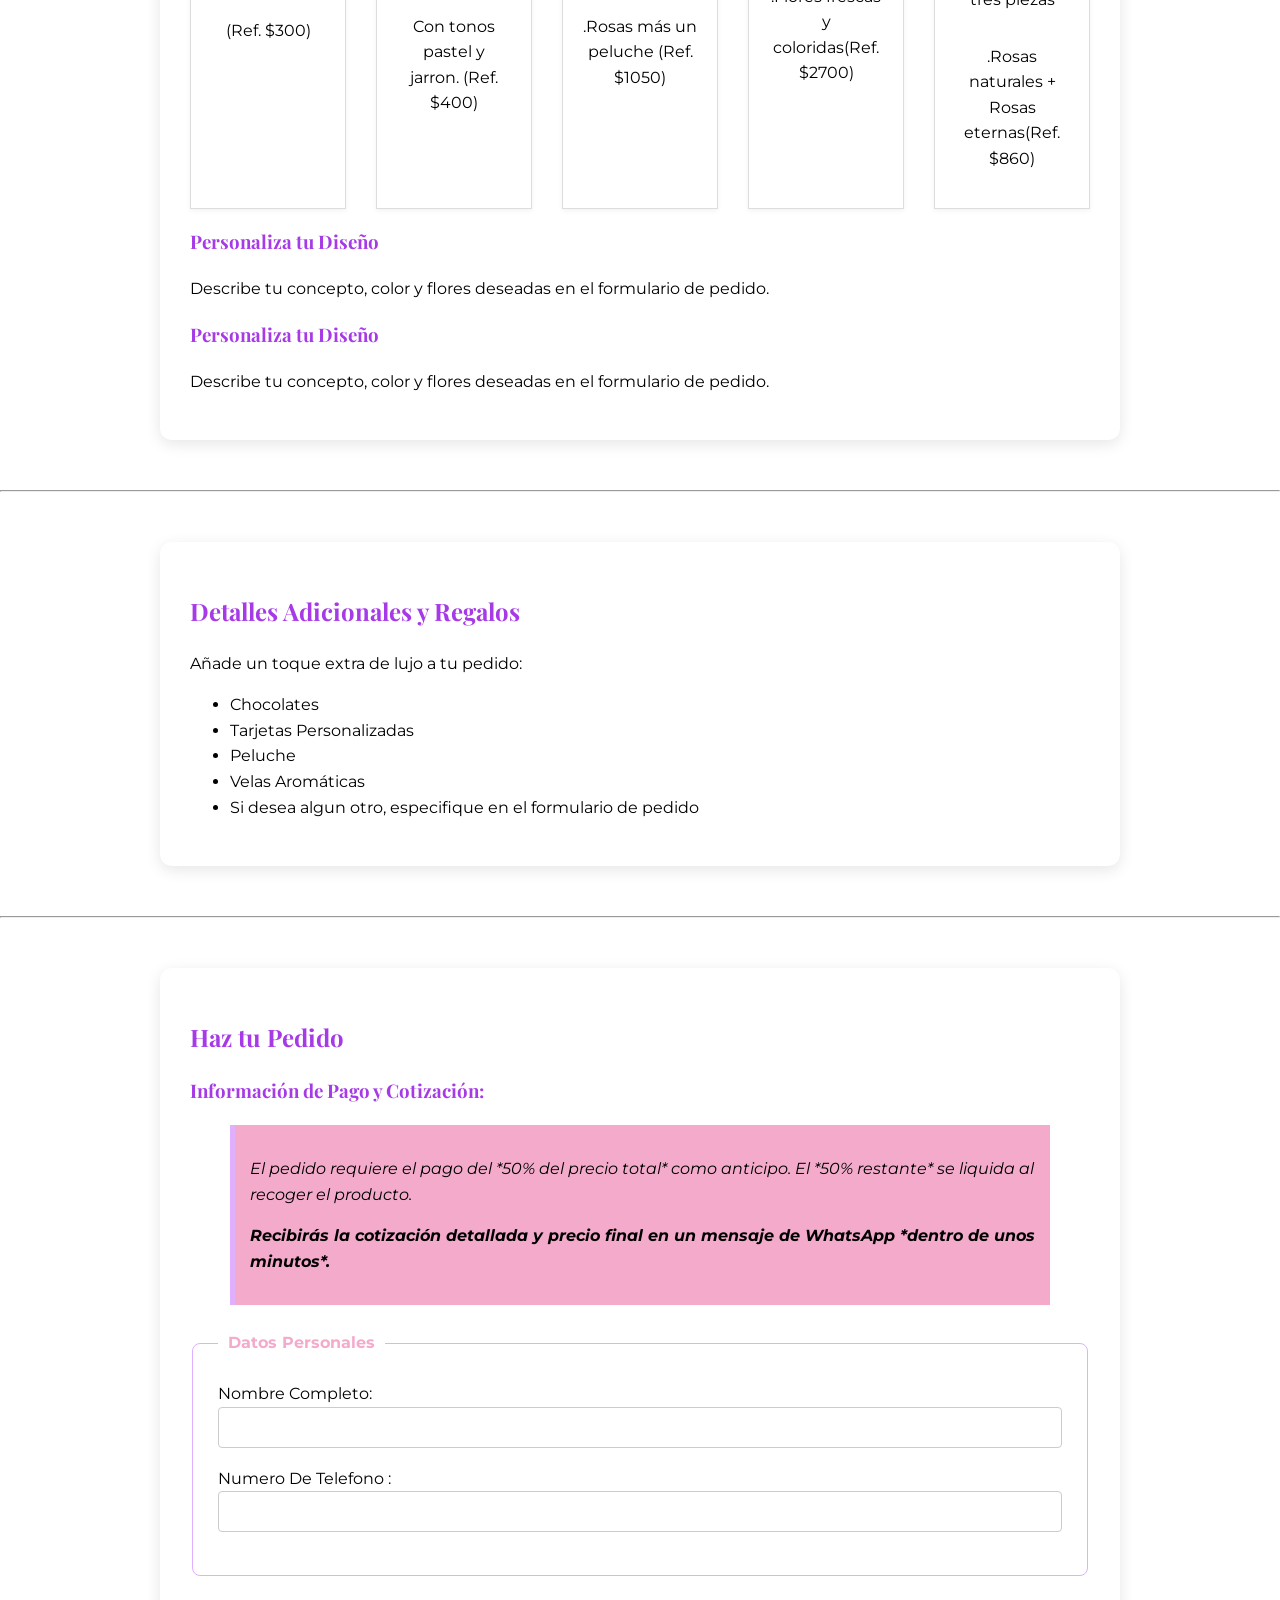
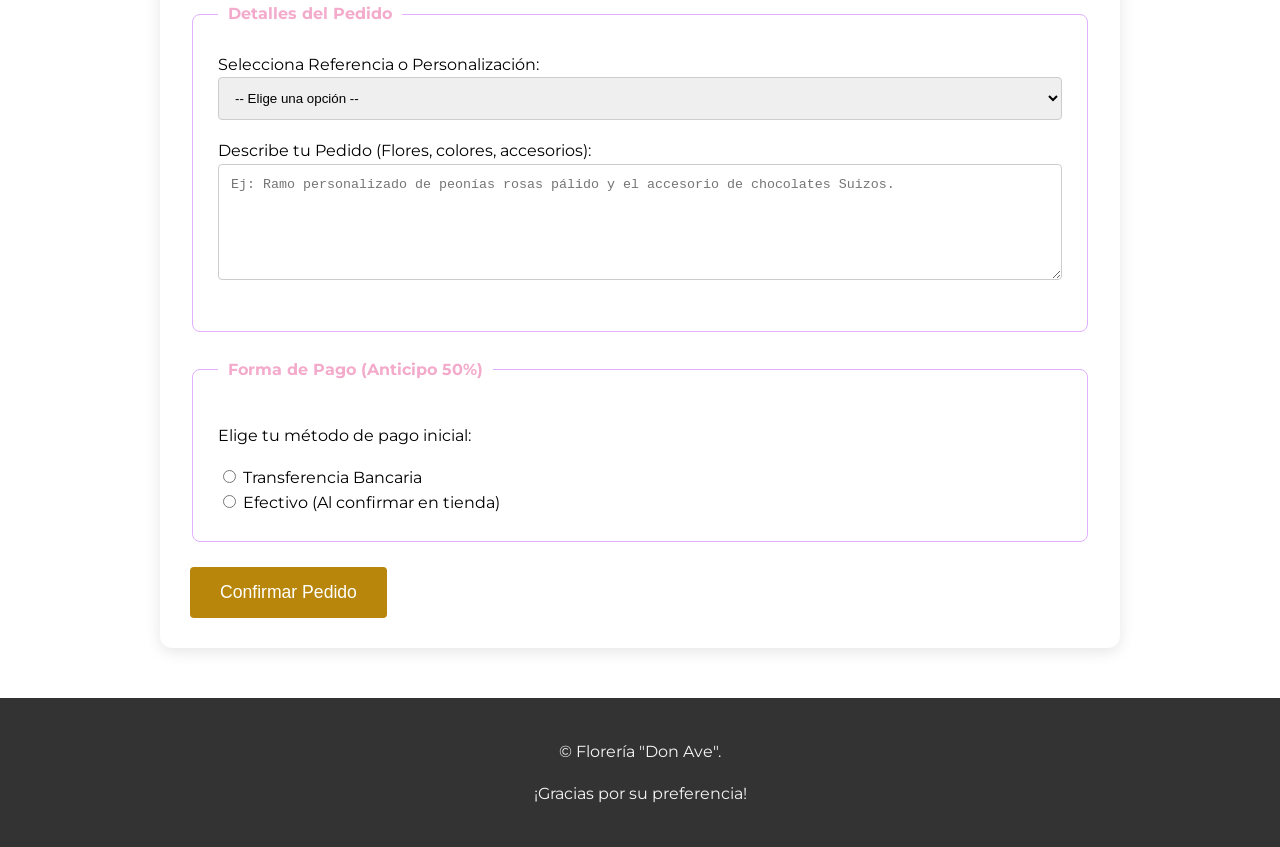
==== commit 22c9fd4e: "Update index.html" ====
--- a/index.html
+++ b/index.html
@@ -66,7 +66,7 @@
 
                 <center><img src="img/Bautizos.PNG" alt="Bautizos"></center>
 
-                <center><img src="img/XV años.PNG" alt="XV años" class="xv"></center>
+                <center><img src="img/XV años.PNG" alt="XV años"></center>
 
                  <center><img src="img/Graduacion.PNG" alt="Graduaciones"></center>
             </ul>
@@ -75,8 +75,8 @@
                 
                 <article class="ramo-card">
                     <h3>Bouquet con tonos rosa pastel</h3>
-                    <img src="img/2.png" alt="Ramo de Flores Pálidas">
-                    <p>Diseño elegante en tonos rosa. (Ref. $300)</p>
+                    <img src="img/2.png" alt="bouquet" class="2">
+                    <p>(Ref. $300)</p>
                 </article>
 
                 <article class="ramo-card">
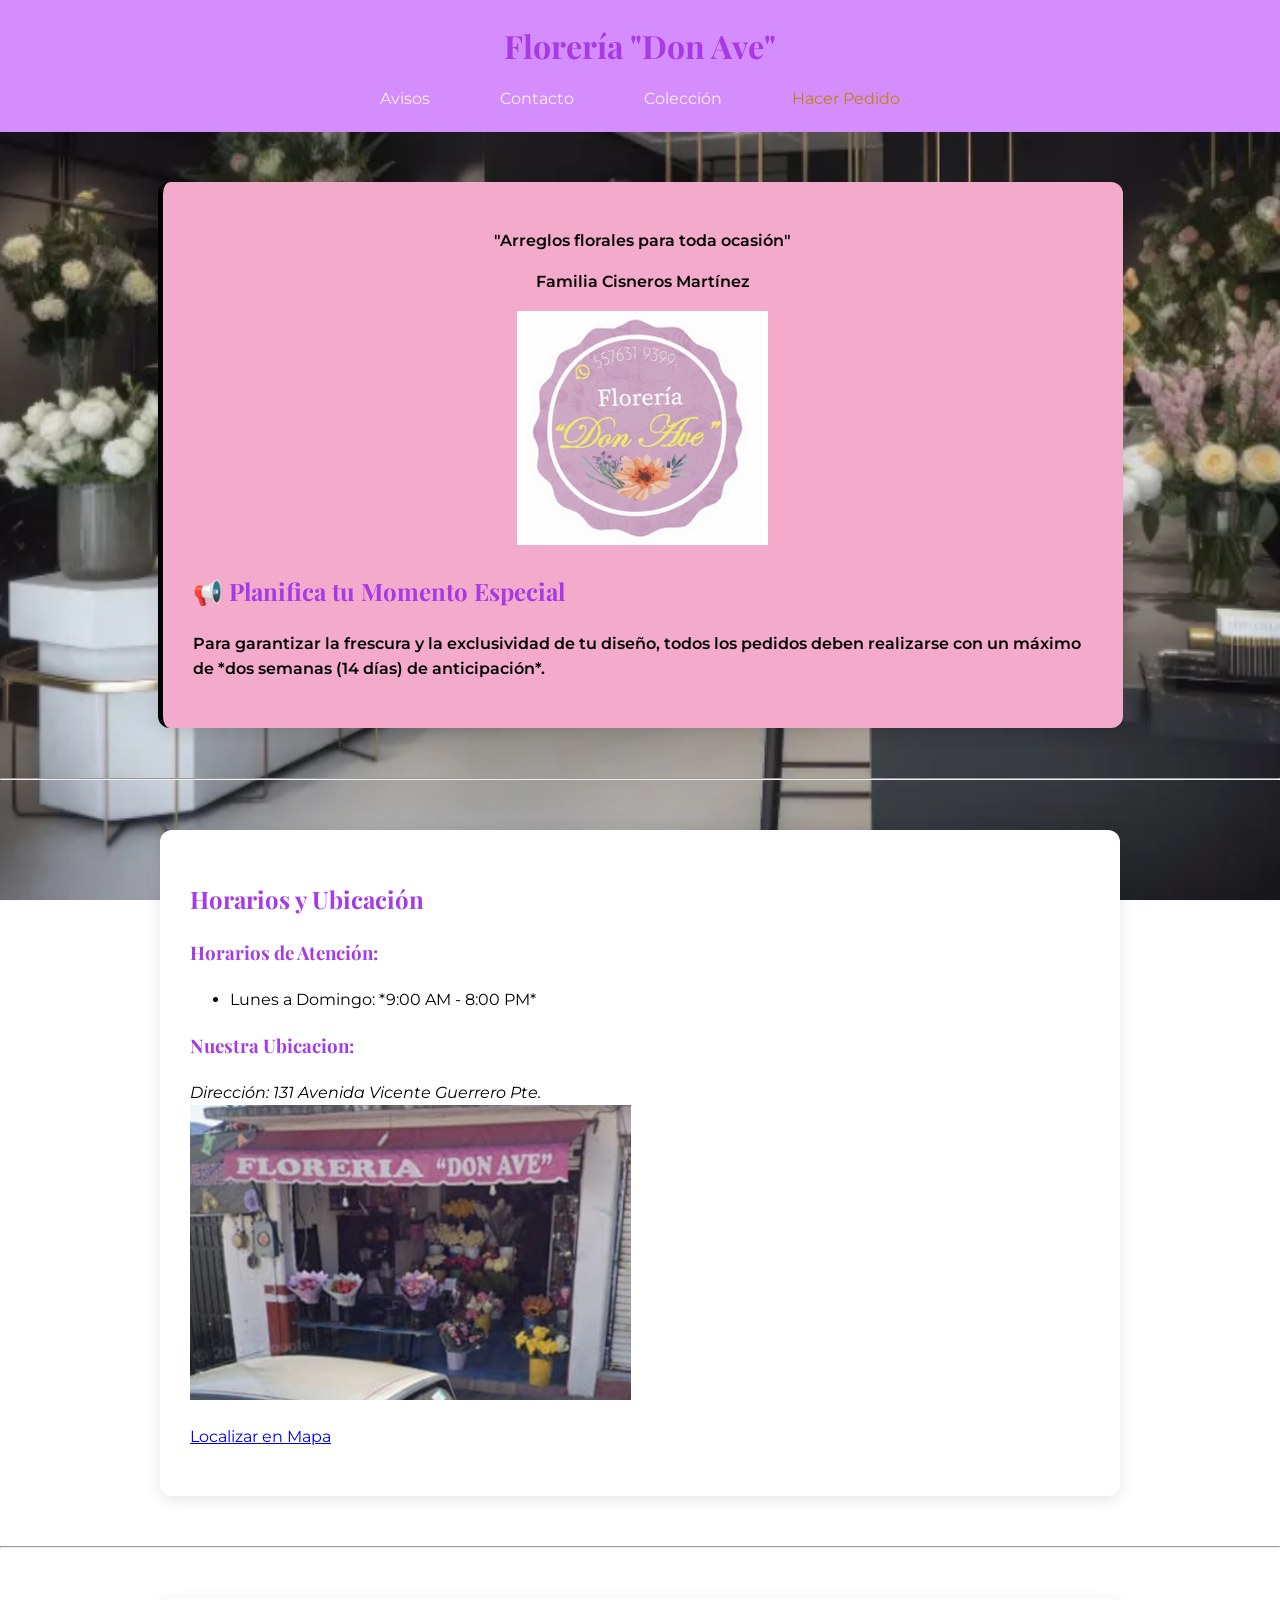
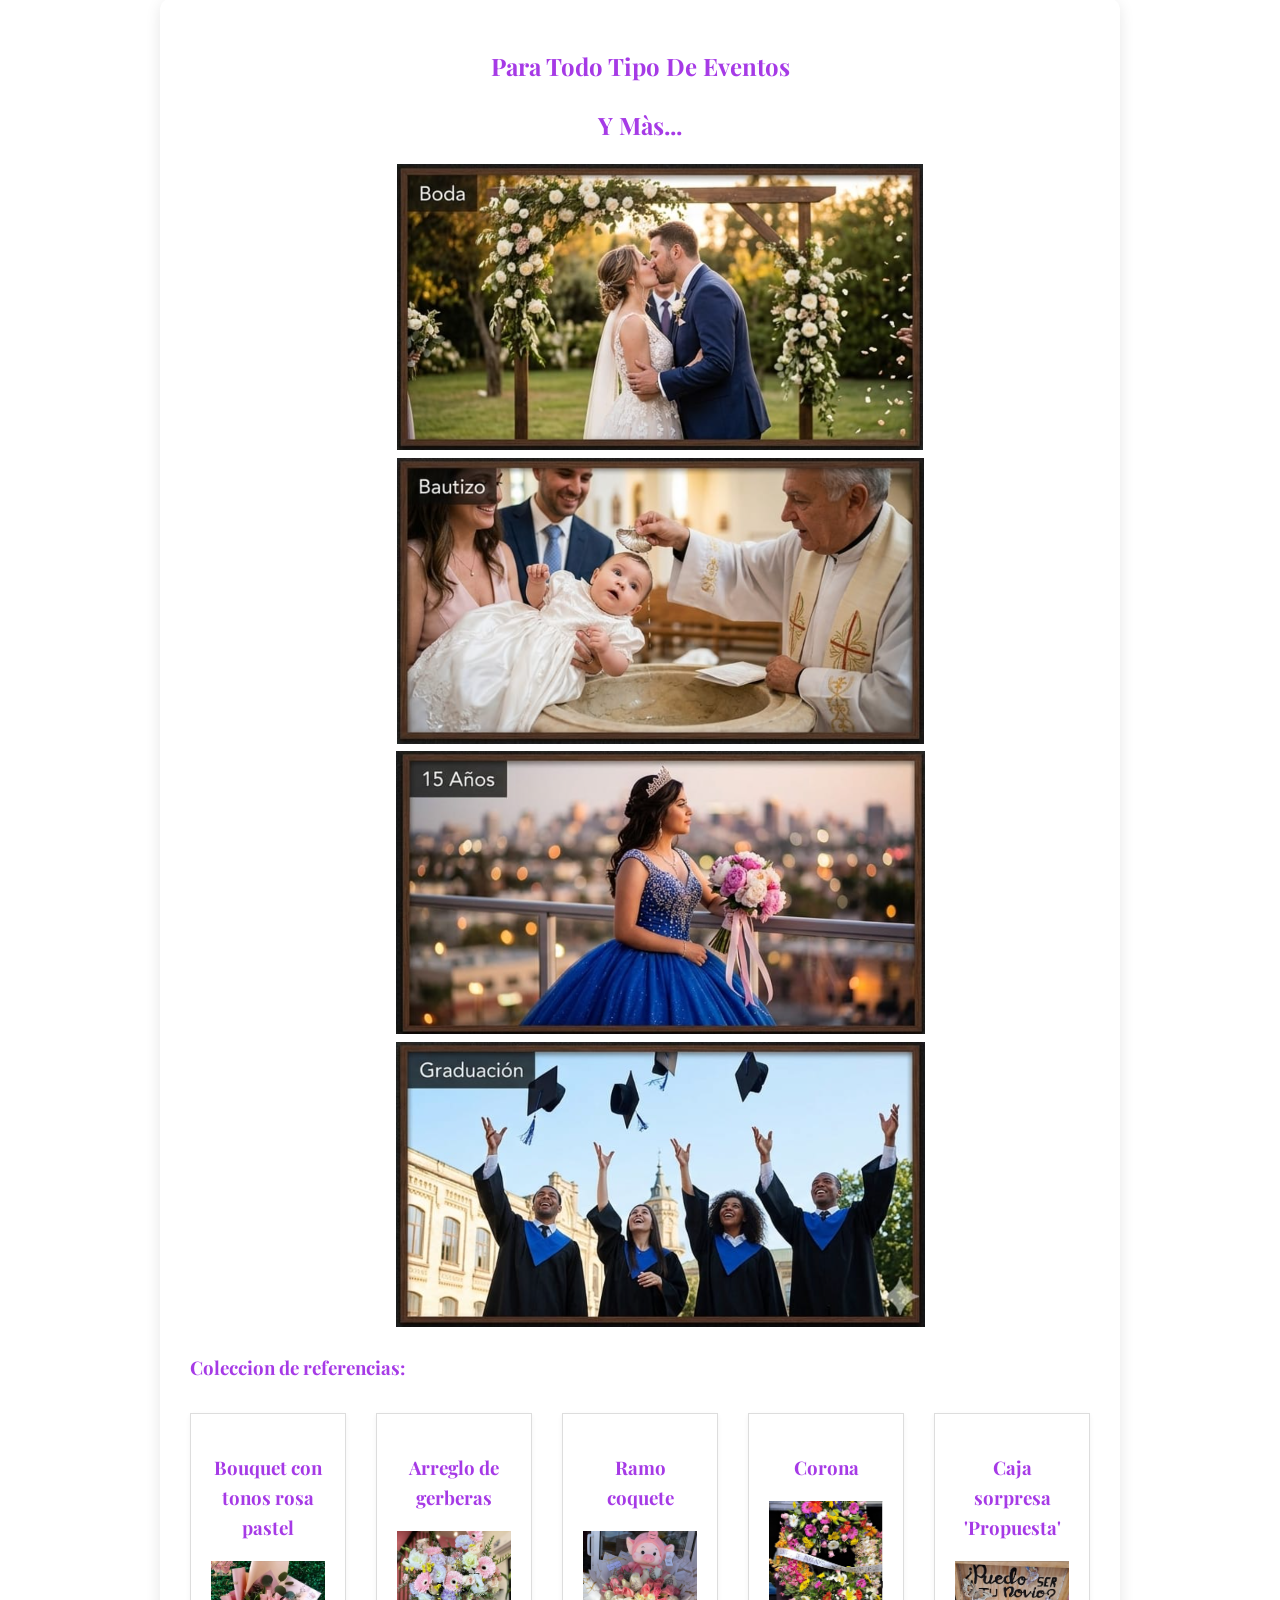
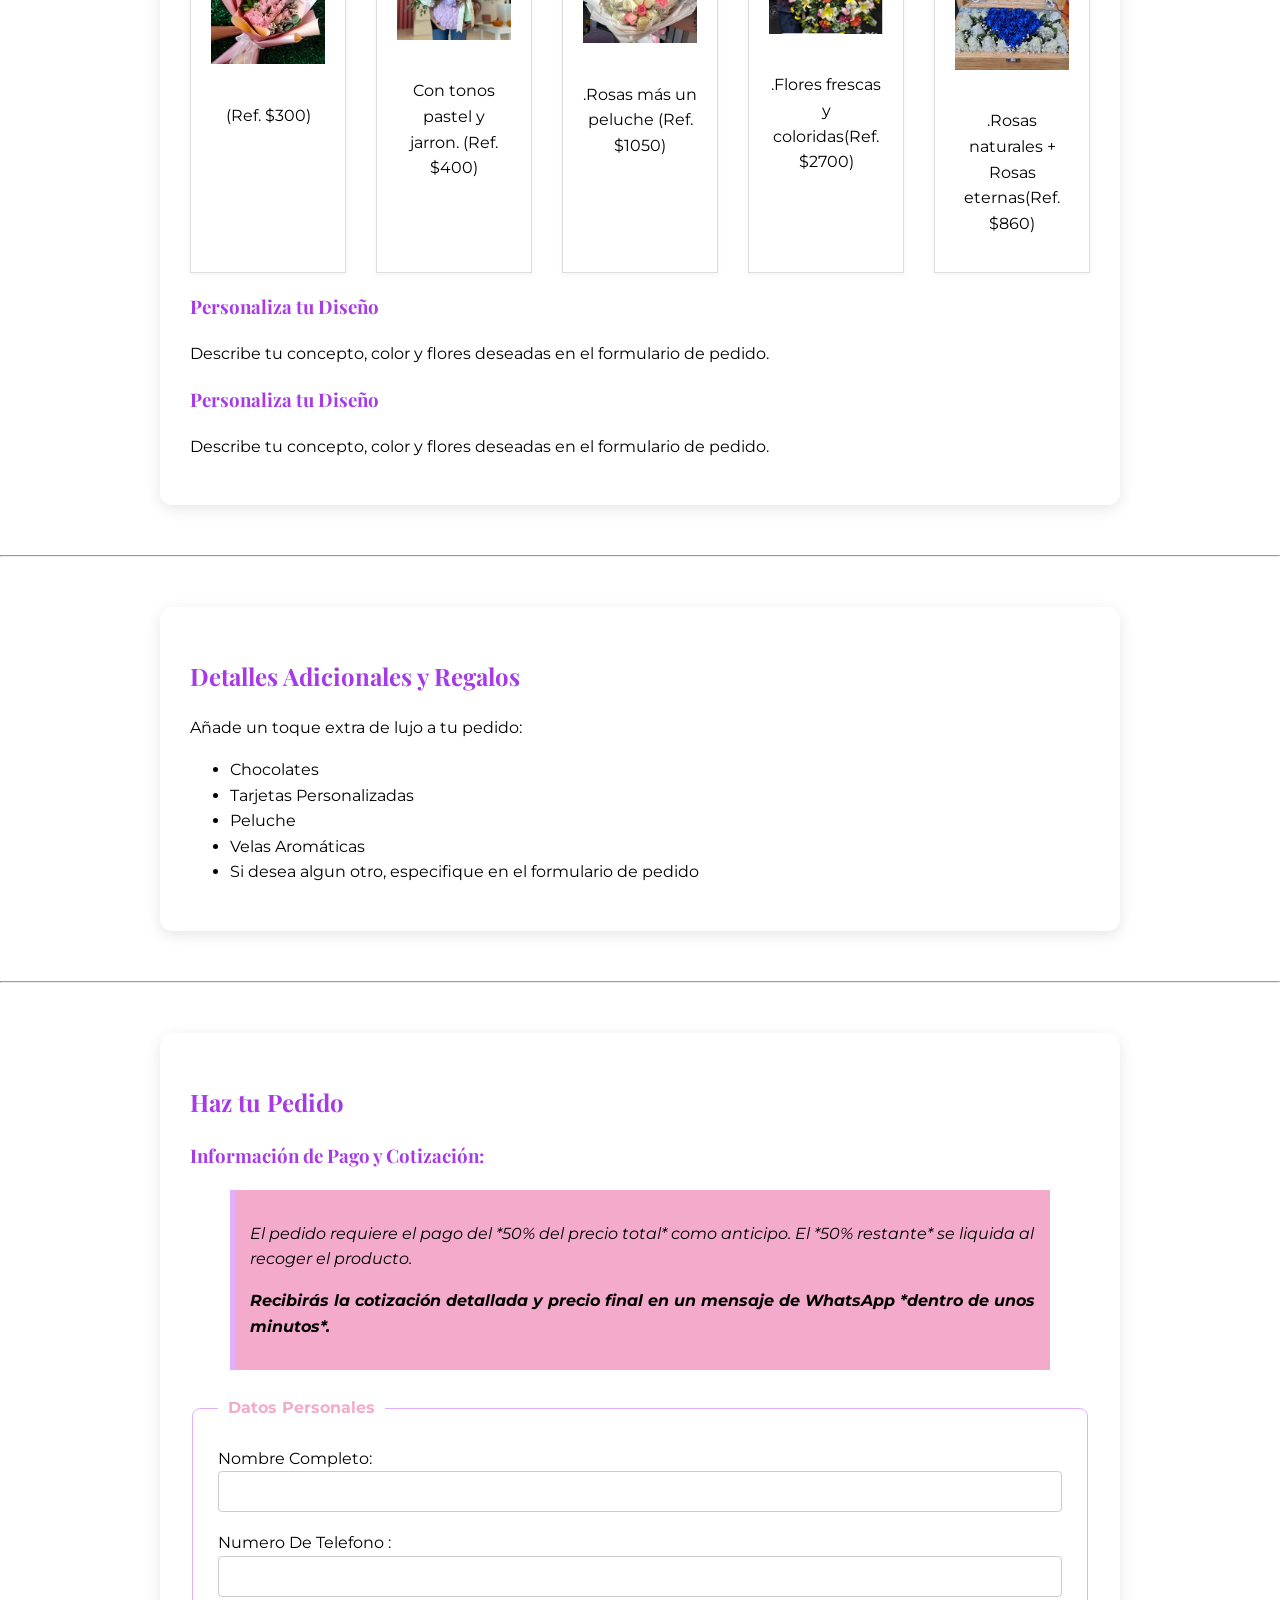
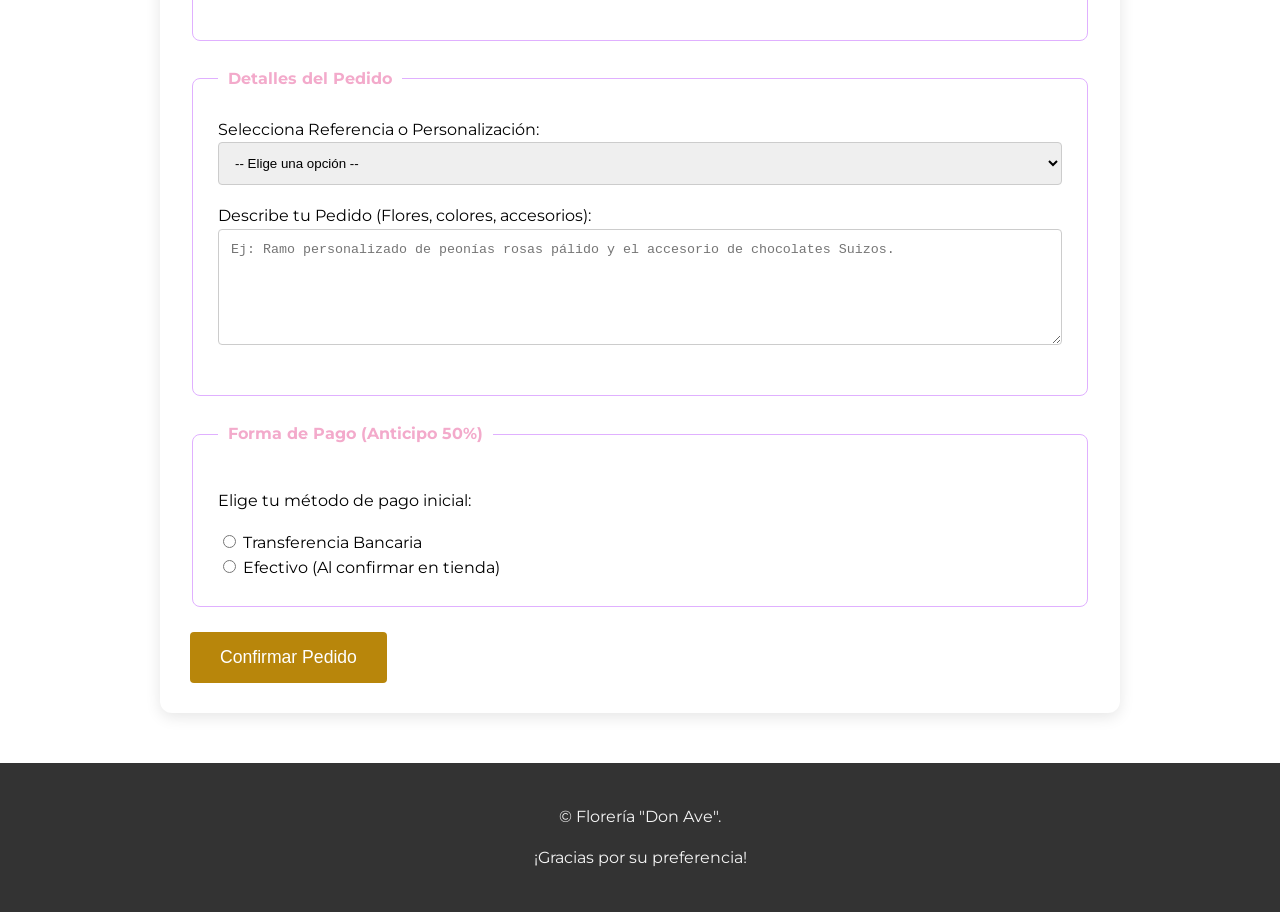
==== commit 8618e6af: "Update index.html" ====
--- a/index.html
+++ b/index.html
@@ -75,31 +75,31 @@
                 
                 <article class="ramo-card">
                     <h3>Bouquet con tonos rosa pastel</h3>
-                    <img src="img/2.png" alt="bouquet" class="2">
+                    <img src="img/2.PNG" alt="bouquet" class="2">
                     <p>(Ref. $300)</p>
                 </article>
 
                 <article class="ramo-card">
                     <h3>Arreglo de gerberas</h3>
-                    <img src="img/3.png" alt="Arreglo de Orquídeas">
+                    <img src="img/3.PNG" alt="Arreglo de Orquídeas">
                     <p>Con tonos pastel y jarron. (Ref. $400)</p>
                 </article>
 
                 <article class="ramo-card">
                     <h3>Ramo coquete</h3>
-                    <img src="img/4.png" alt="Arreglo de tres piezas">
+                    <img src="img/4.PNG" alt="Arreglo de tres piezas">
                     <p>.Rosas más un peluche (Ref. $1050)</p>
                 </article>
 
                 <article class="ramo-card">
                     <h3>Corona</h3>
-                    <img src="img/5.png" alt="Arreglo de tres piezas">
+                    <img src="img/5.PNG" alt="Arreglo de tres piezas">
                     <p>.Flores frescas y coloridas(Ref. $2700)</p>
                 </article>
 
                 <article class="ramo-card">
                     <h3>Caja sorpresa 'Propuesta'</h3>
-                    <img src="img/6.png" alt="Arreglo de tres piezas">
+                    <img src="img/6.PNG" alt="Arreglo de tres piezas">
                     <p>.Rosas naturales + Rosas eternas(Ref. $860)</p>
                 </article>
             </div>
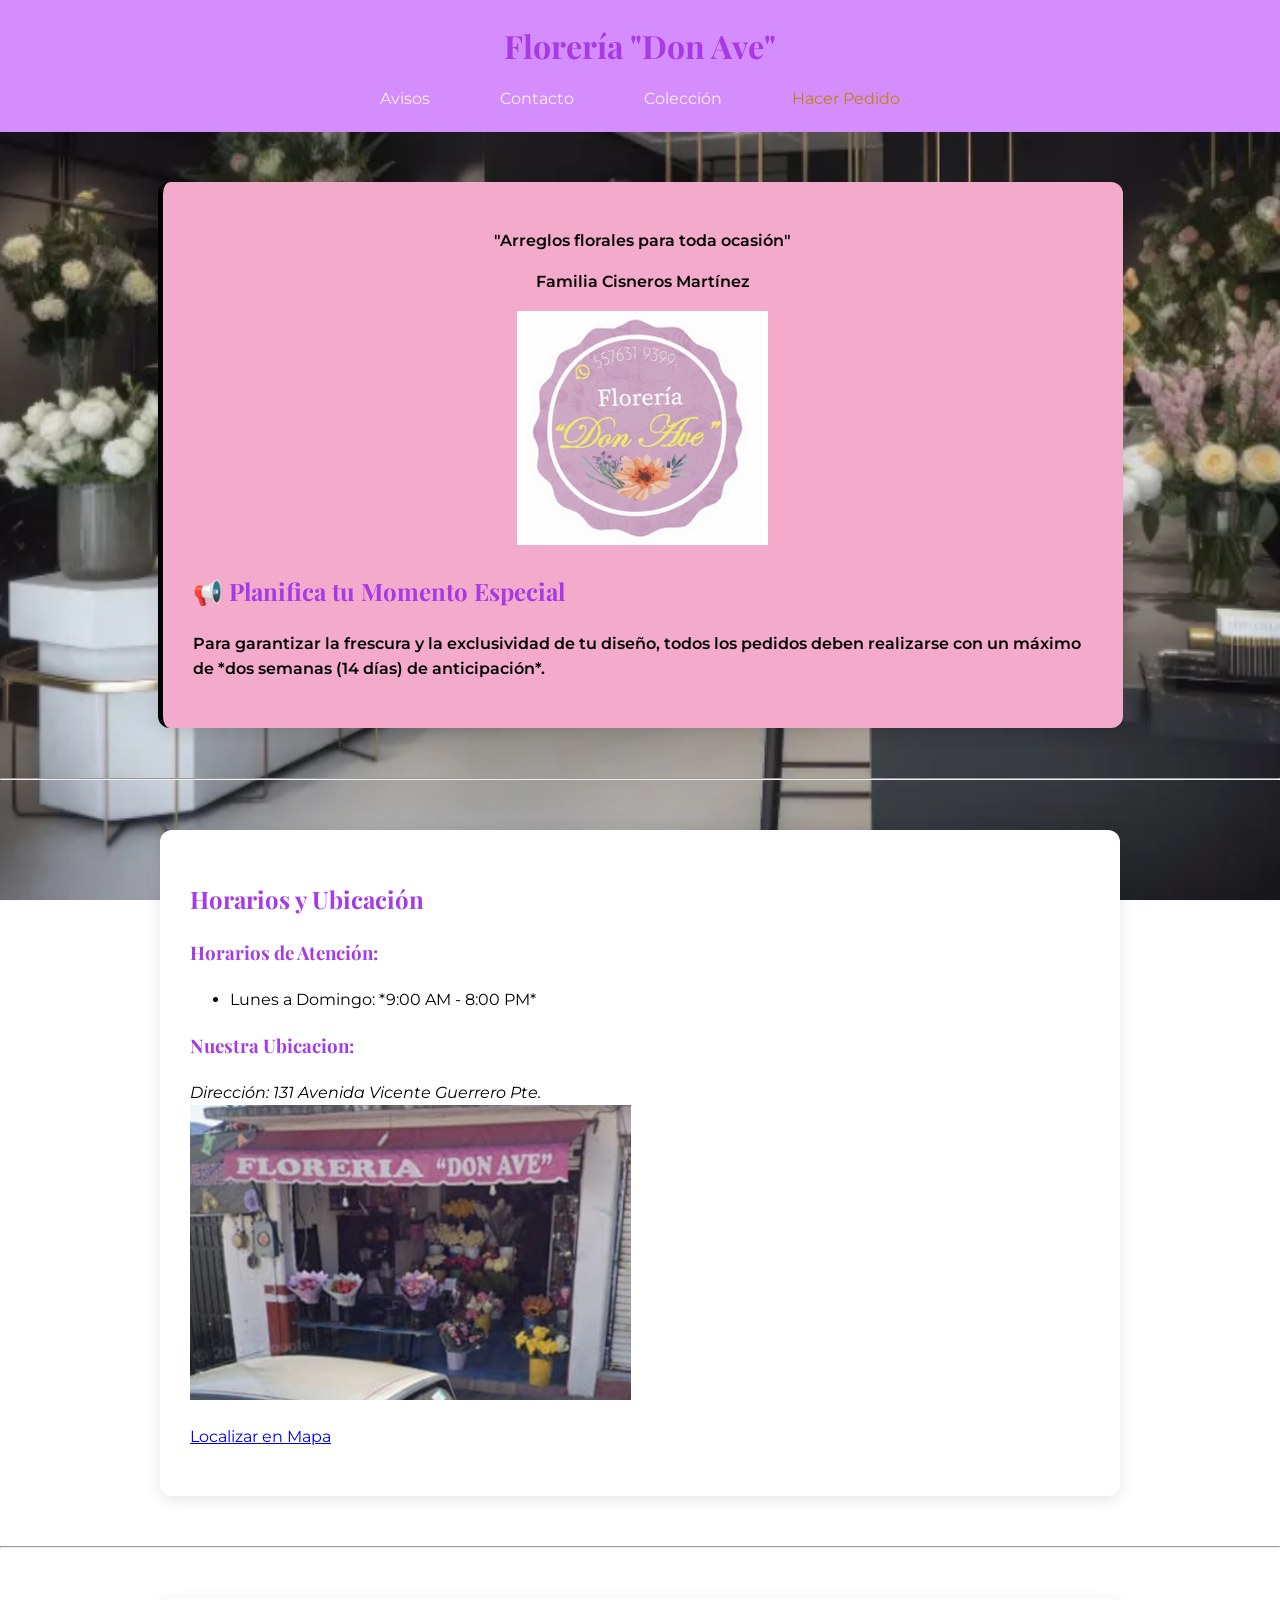
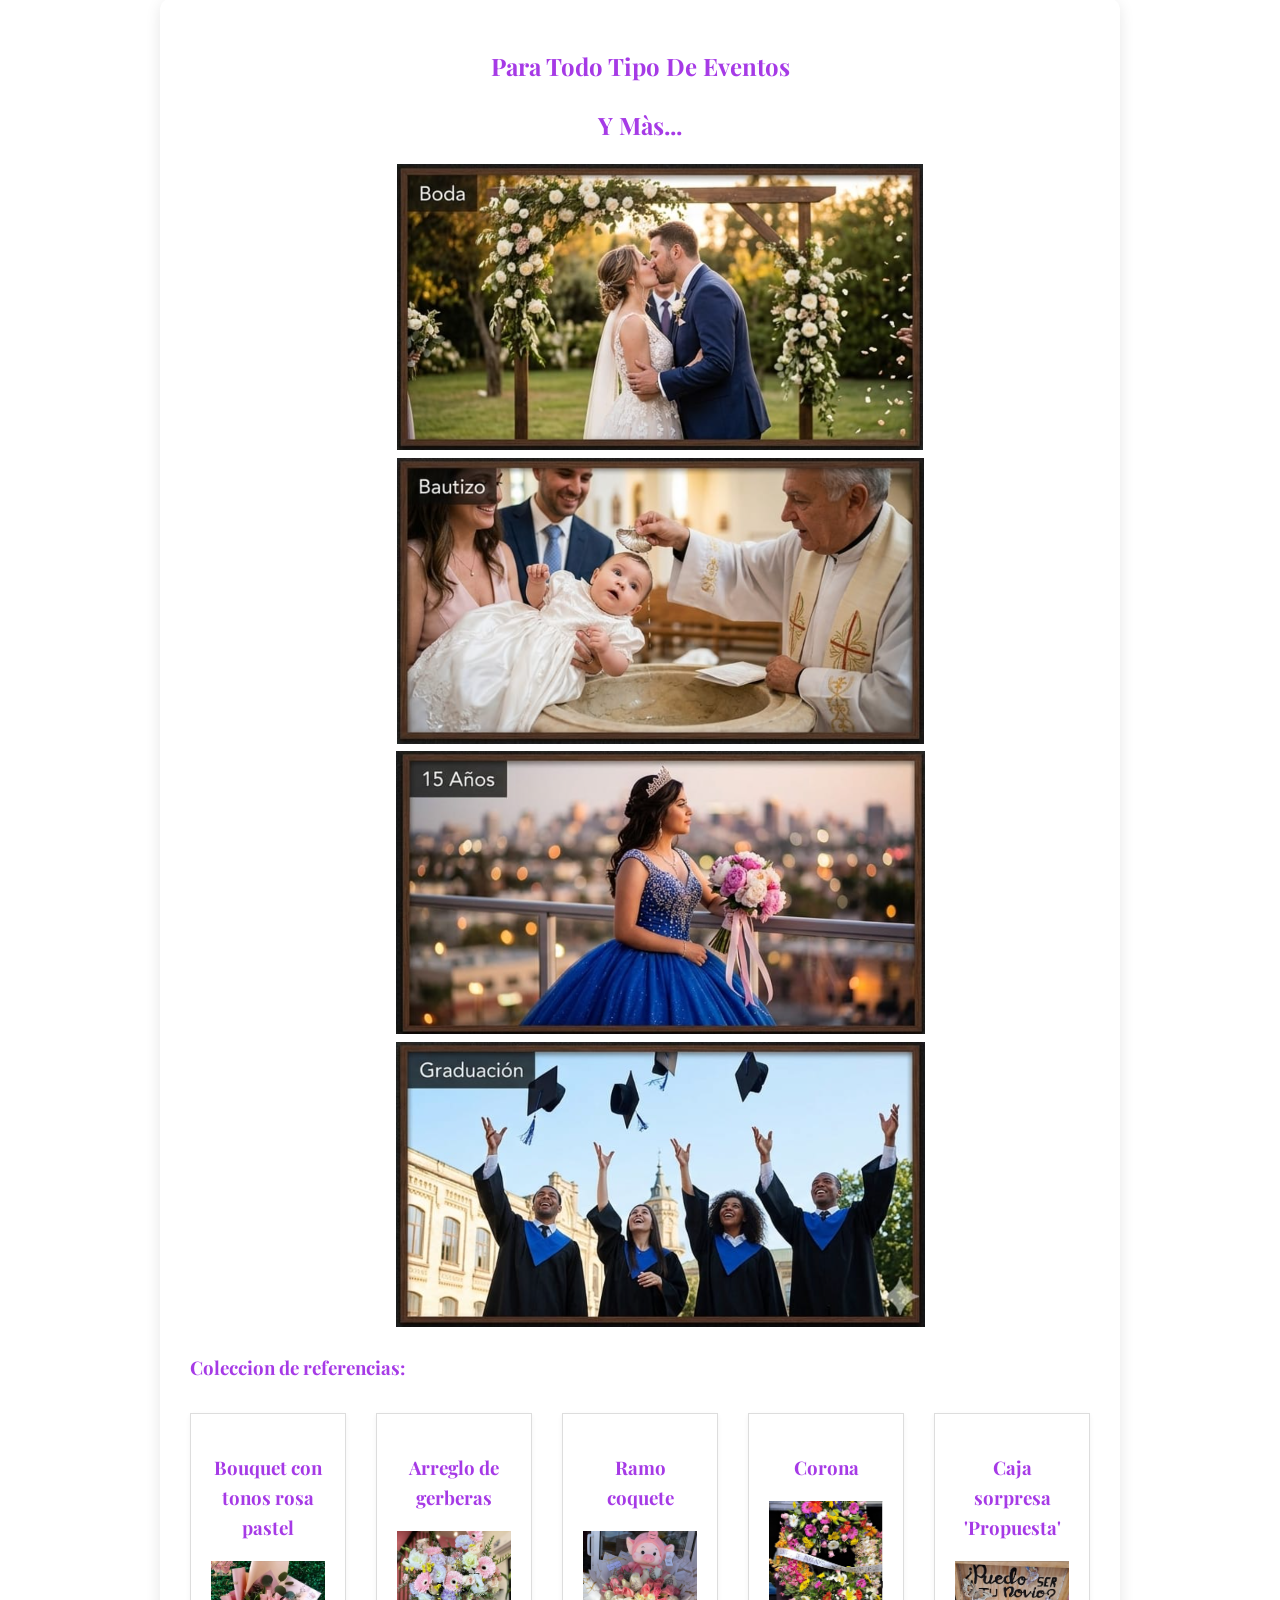
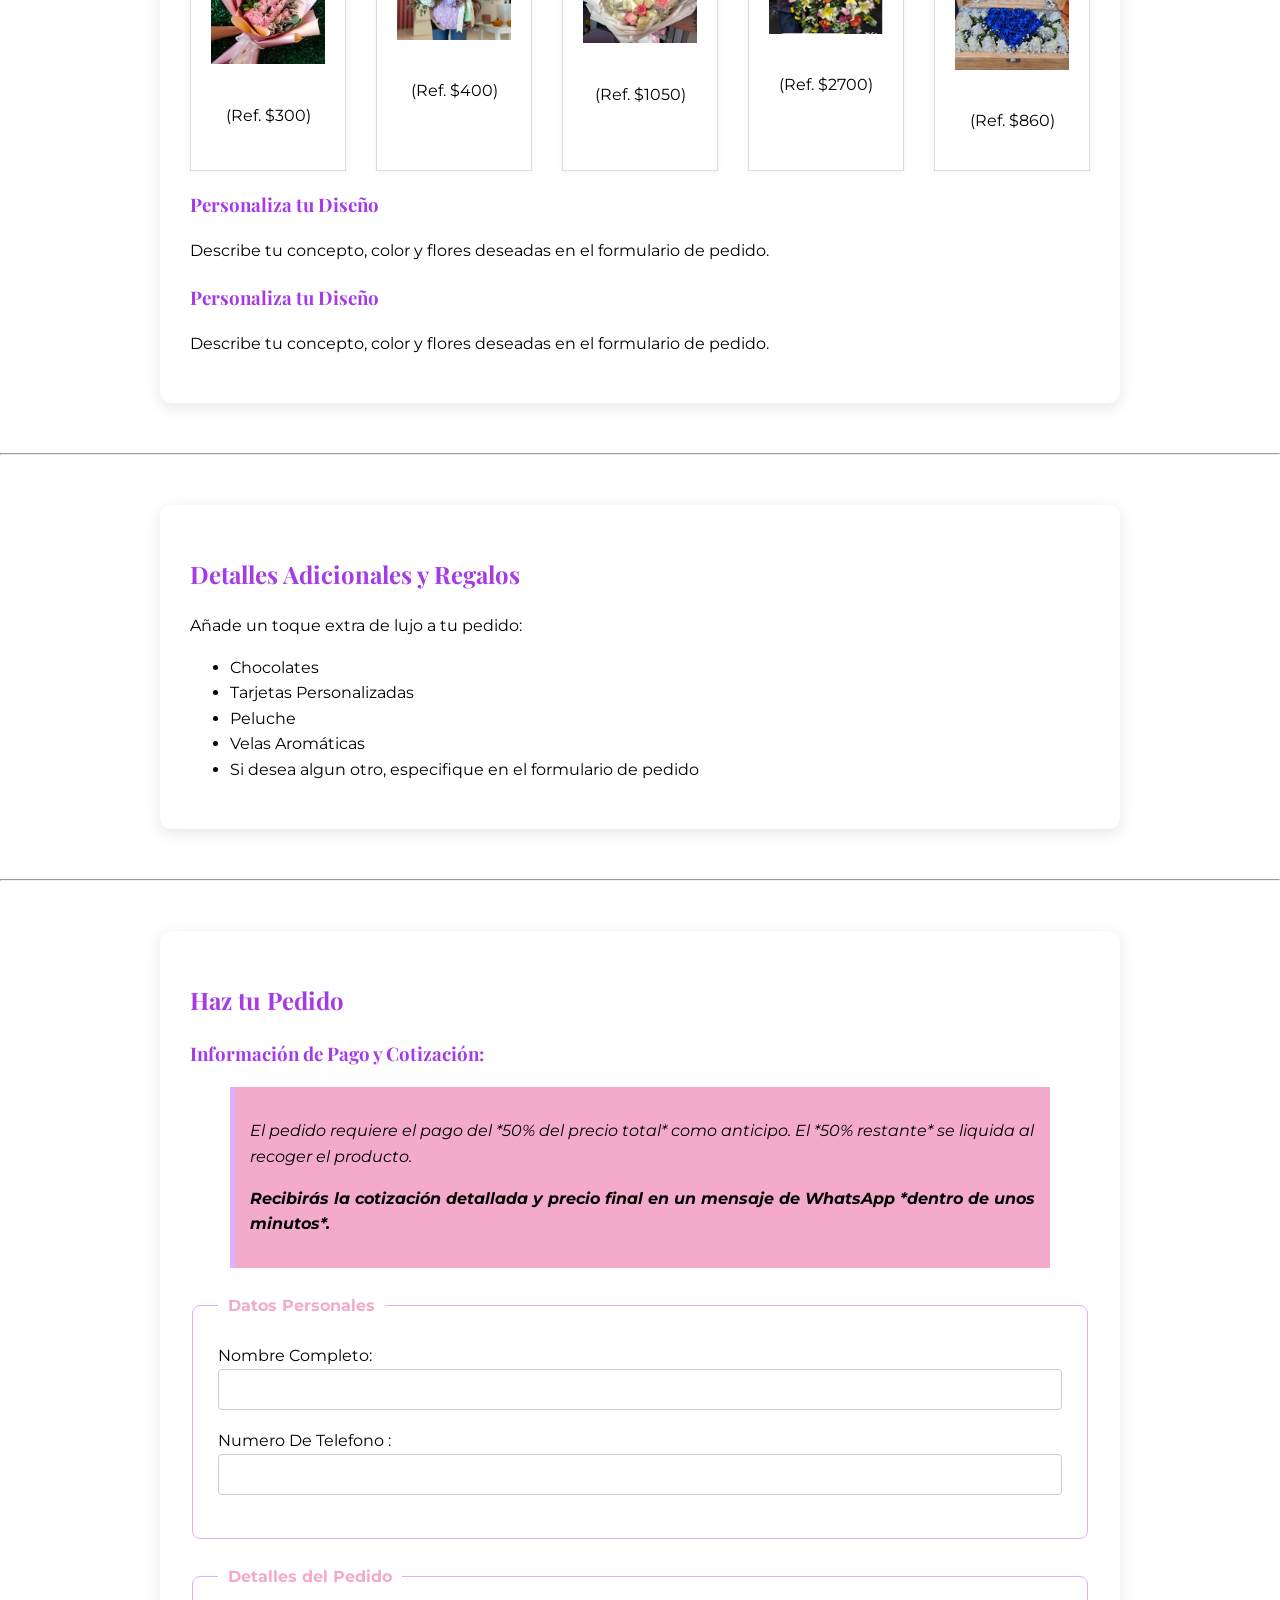
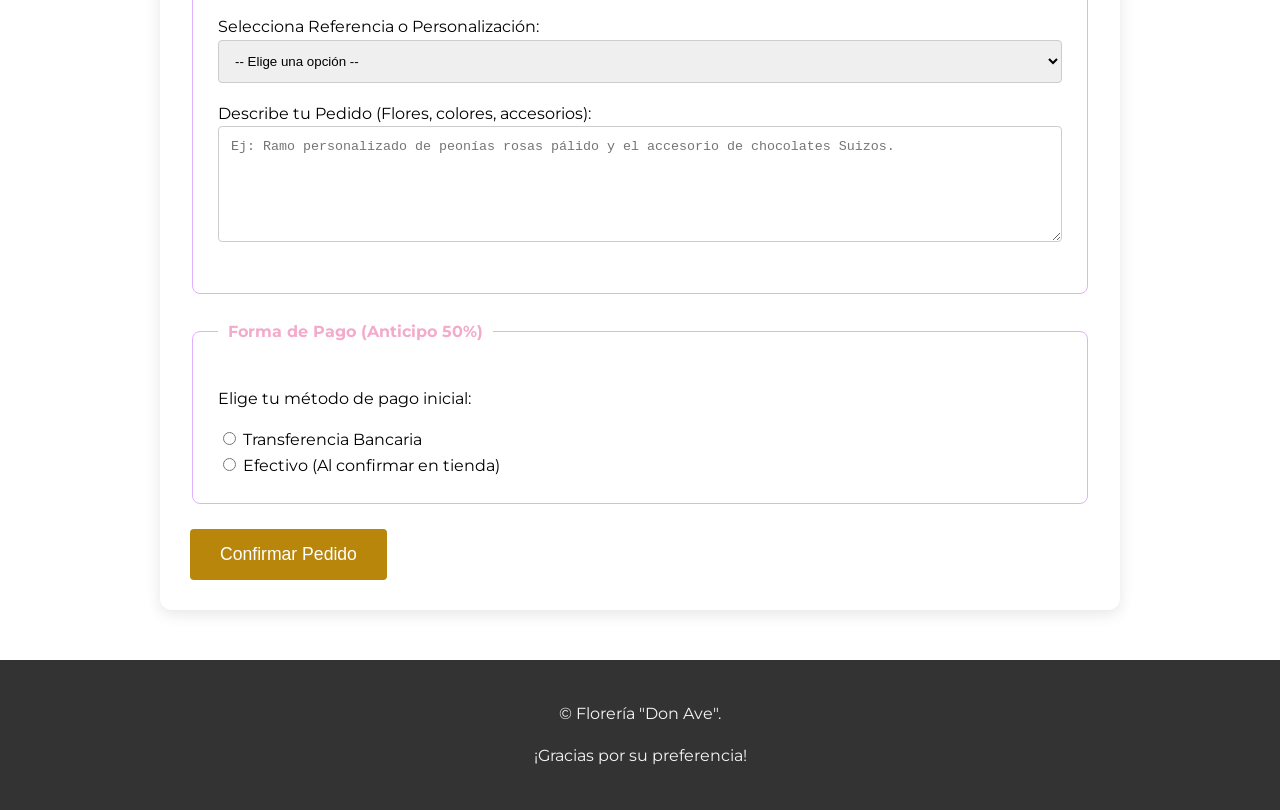
==== commit 80f6fe25: "Update index.html" ====
--- a/index.html
+++ b/index.html
@@ -82,25 +82,25 @@
                 <article class="ramo-card">
                     <h3>Arreglo de gerberas</h3>
                     <img src="img/3.PNG" alt="Arreglo de Orquídeas">
-                    <p>Con tonos pastel y jarron. (Ref. $400)</p>
+                    <p>(Ref. $400)</p>
                 </article>
 
                 <article class="ramo-card">
                     <h3>Ramo coquete</h3>
                     <img src="img/4.PNG" alt="Arreglo de tres piezas">
-                    <p>.Rosas más un peluche (Ref. $1050)</p>
+                    <p>(Ref. $1050)</p>
                 </article>
 
                 <article class="ramo-card">
                     <h3>Corona</h3>
                     <img src="img/5.PNG" alt="Arreglo de tres piezas">
-                    <p>.Flores frescas y coloridas(Ref. $2700)</p>
+                    <p>(Ref. $2700)</p>
                 </article>
 
                 <article class="ramo-card">
                     <h3>Caja sorpresa 'Propuesta'</h3>
                     <img src="img/6.PNG" alt="Arreglo de tres piezas">
-                    <p>.Rosas naturales + Rosas eternas(Ref. $860)</p>
+                    <p>(Ref. $860)</p>
                 </article>
             </div>
 
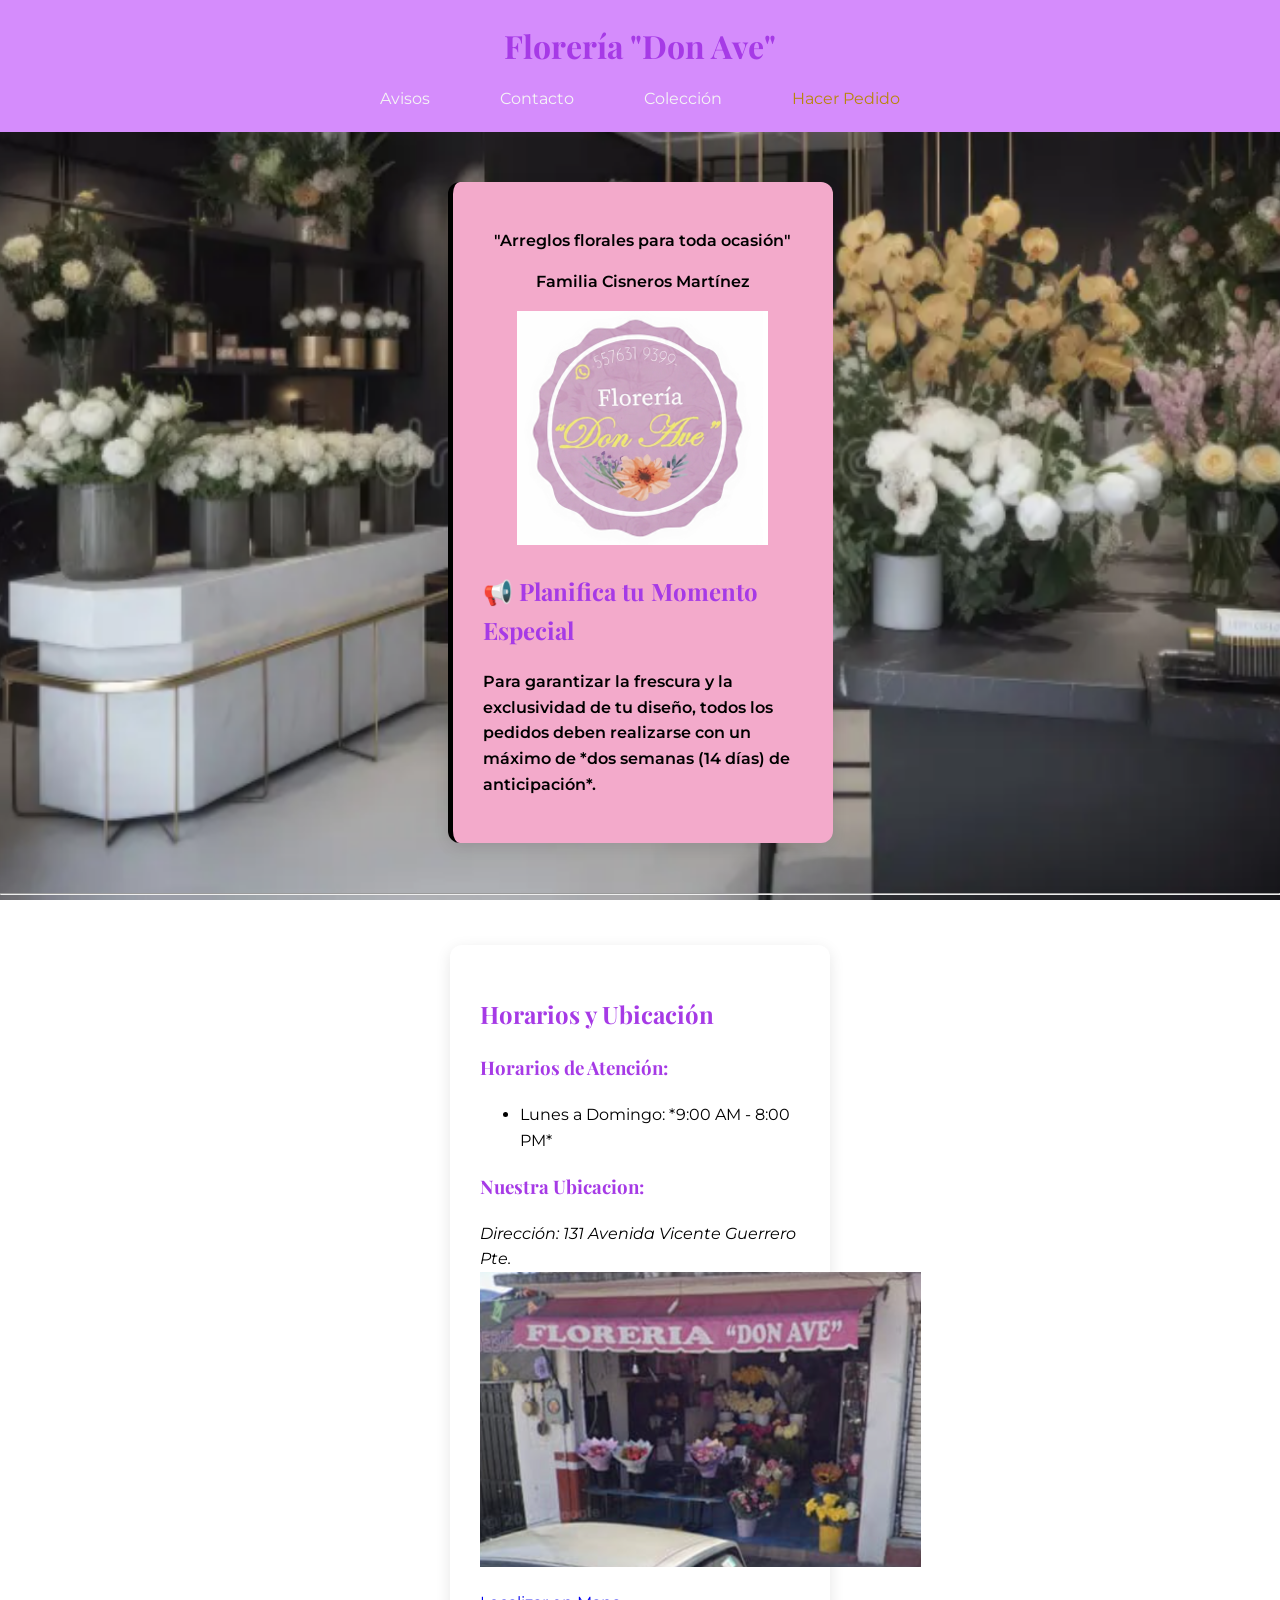
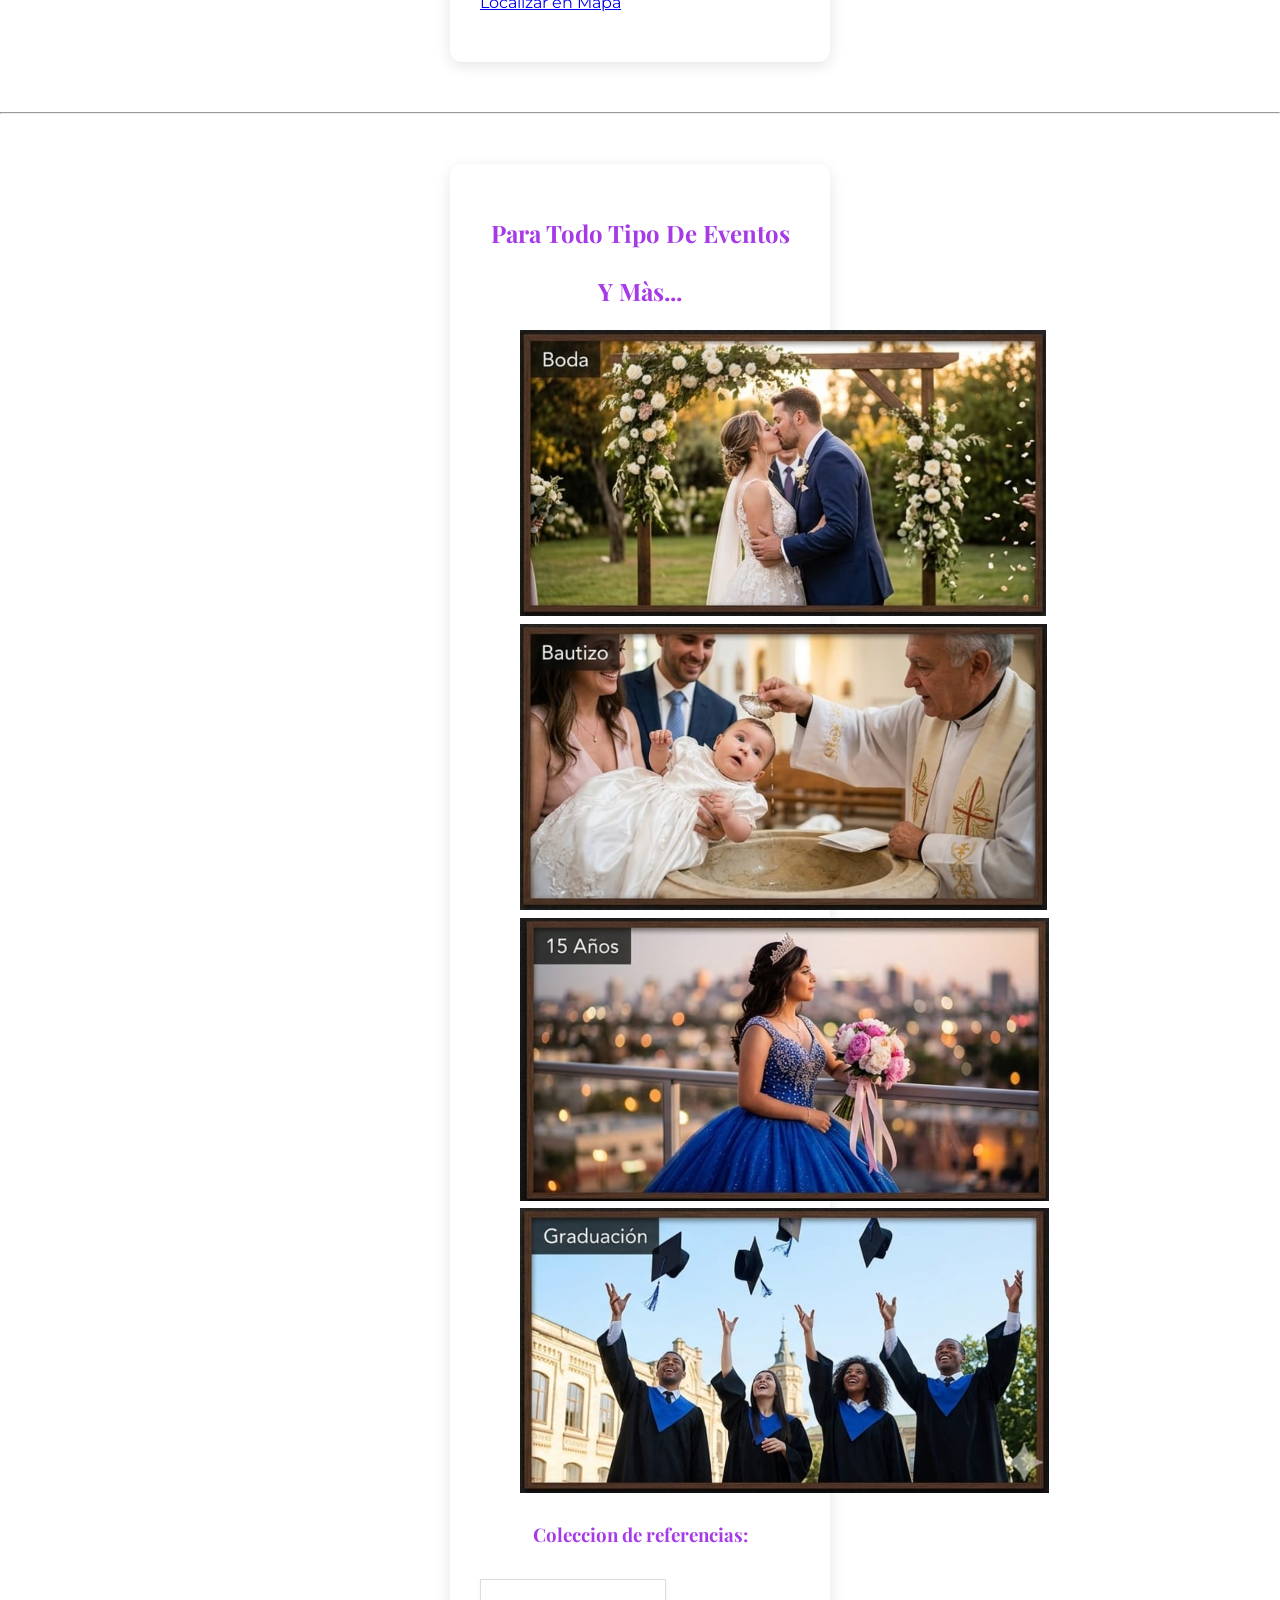
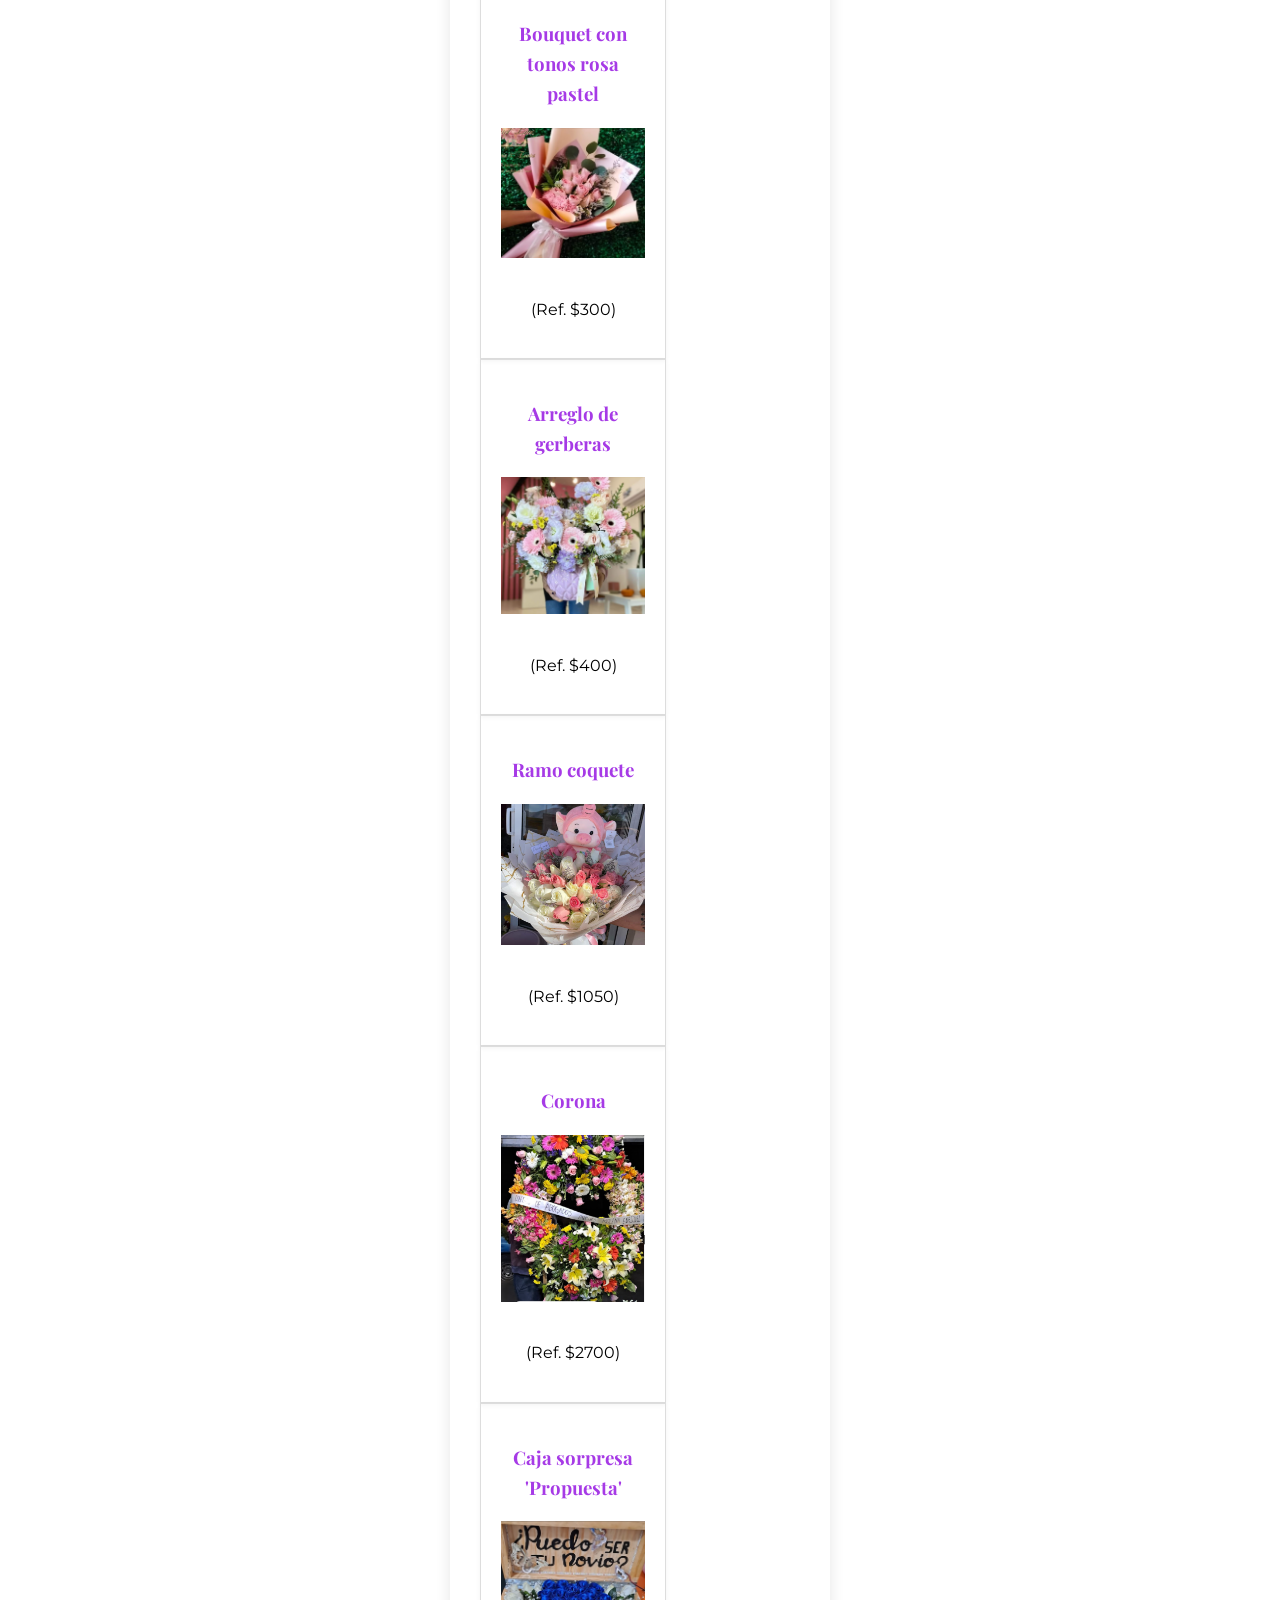
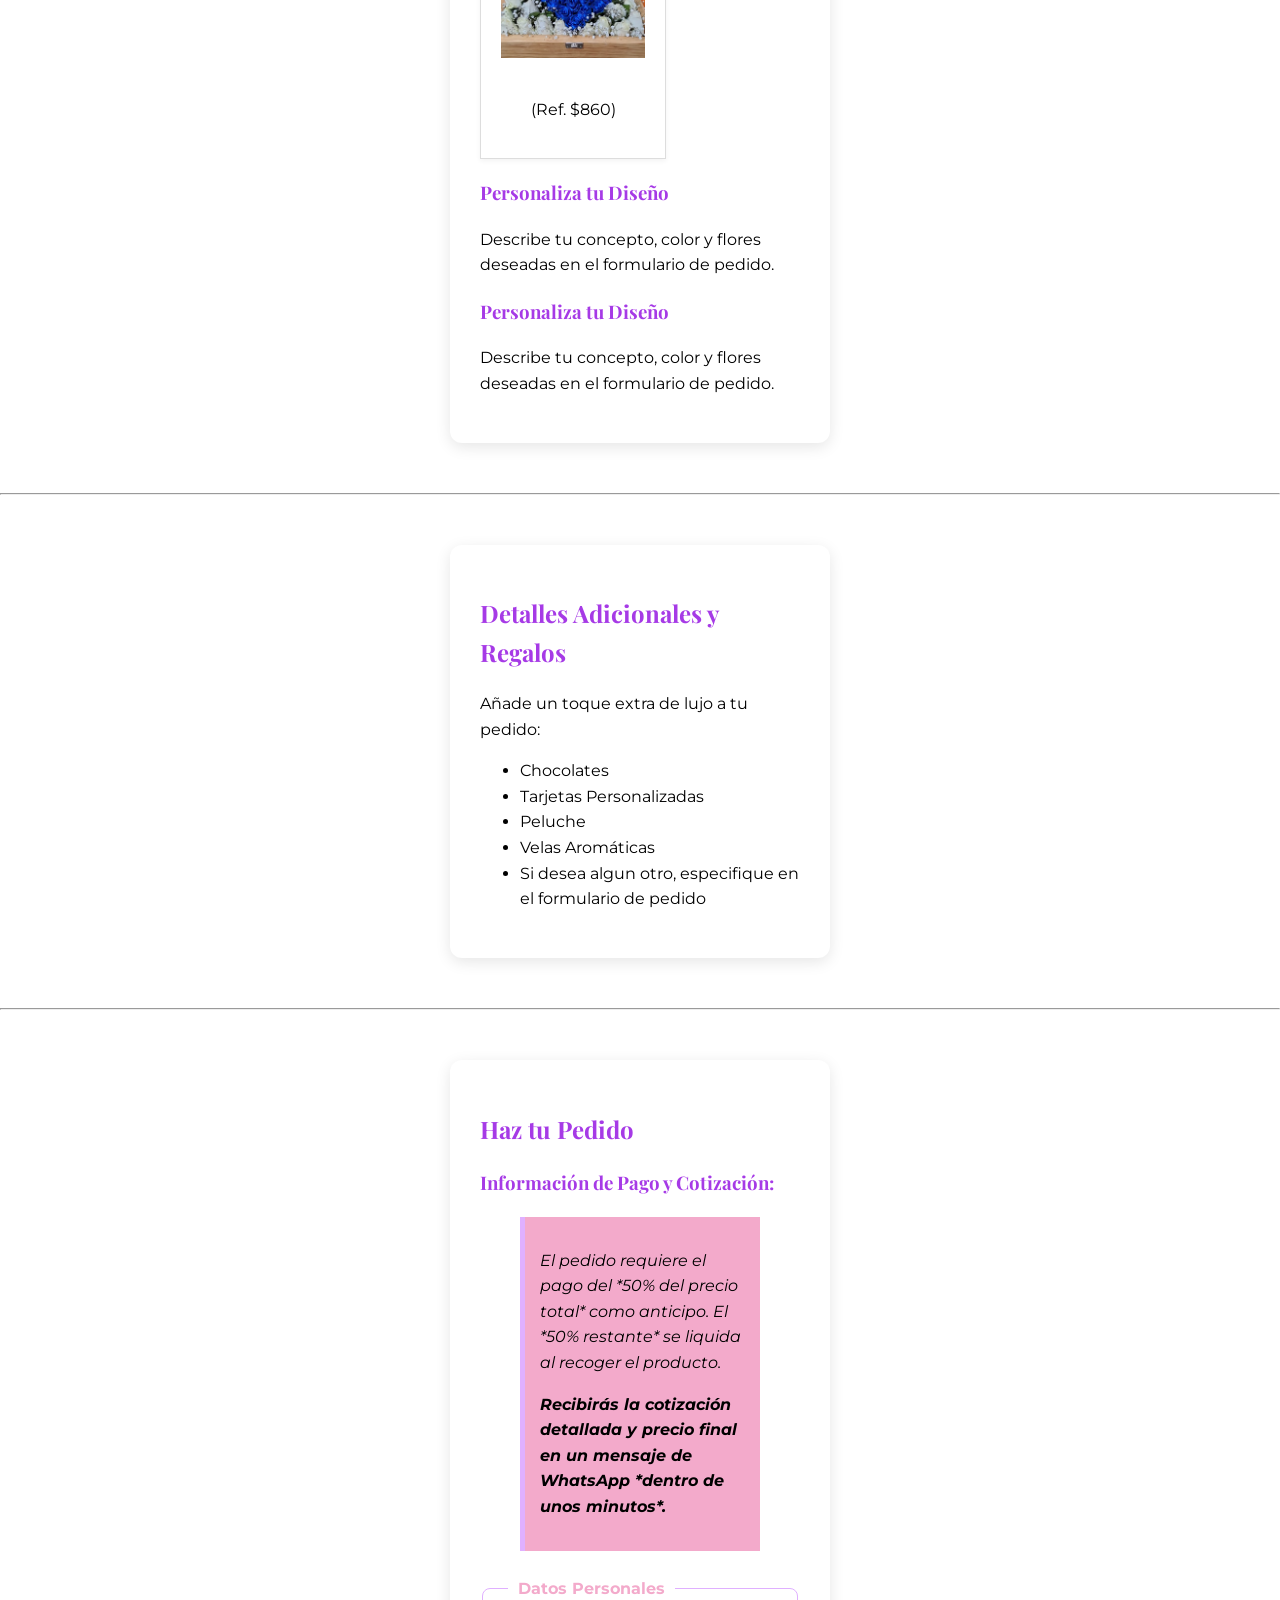
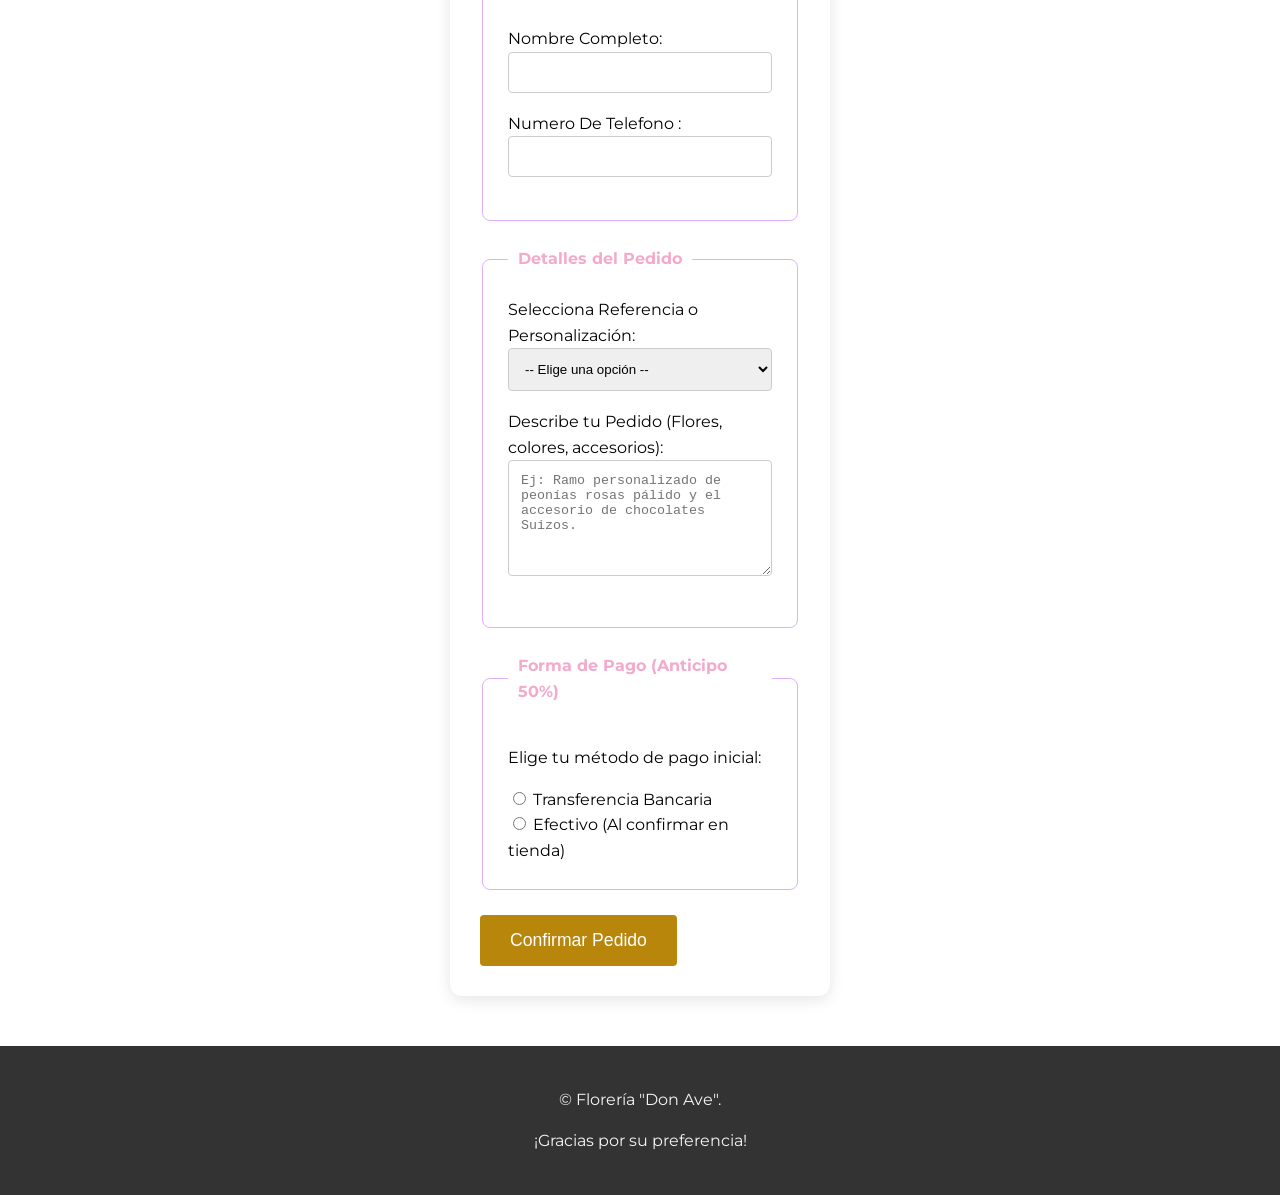
==== commit 440c20d7: "Update index.html" ====
--- a/index.html
+++ b/index.html
@@ -71,7 +71,7 @@
                  <center><img src="img/Graduacion.PNG" alt="Graduaciones"></center>
             </ul>
 
-            <h3>Coleccion de referencias:</h3><div class="galeria-ramos">
+            <center><h3>Coleccion de referencias:</h3><div class="galeria-ramos"></center>
                 
                 <article class="ramo-card">
                     <h3>Bouquet con tonos rosa pastel</h3>
--- a/style.css
+++ b/style.css
@@ -60,7 +60,7 @@
 
 /* Contenido Principal y Contenedor */
 .container {
-    max-width: 900px;
+    max-width: 320px;
     margin: 50px auto;
     padding: 30px;
     background-color: white;
@@ -79,6 +79,7 @@
 /* Estilos de Ramos */
 .galeria-ramos {
     display: flex;
+    flex-wrap:wrap;
     justify-content: space-around;
     gap: 30px;
     margin-top: 30px;
@@ -94,7 +95,7 @@
 
 .ramo-card img {
     width: 100%;
-    max-height: 200px;
+    max-width: 320px;
     object-fit: cover;
     margin-bottom: 15px;
 }
@@ -167,4 +168,4 @@
     background-color: #333;
     color: #F5F5F5;
     margin-top: 50px;
-}+}
